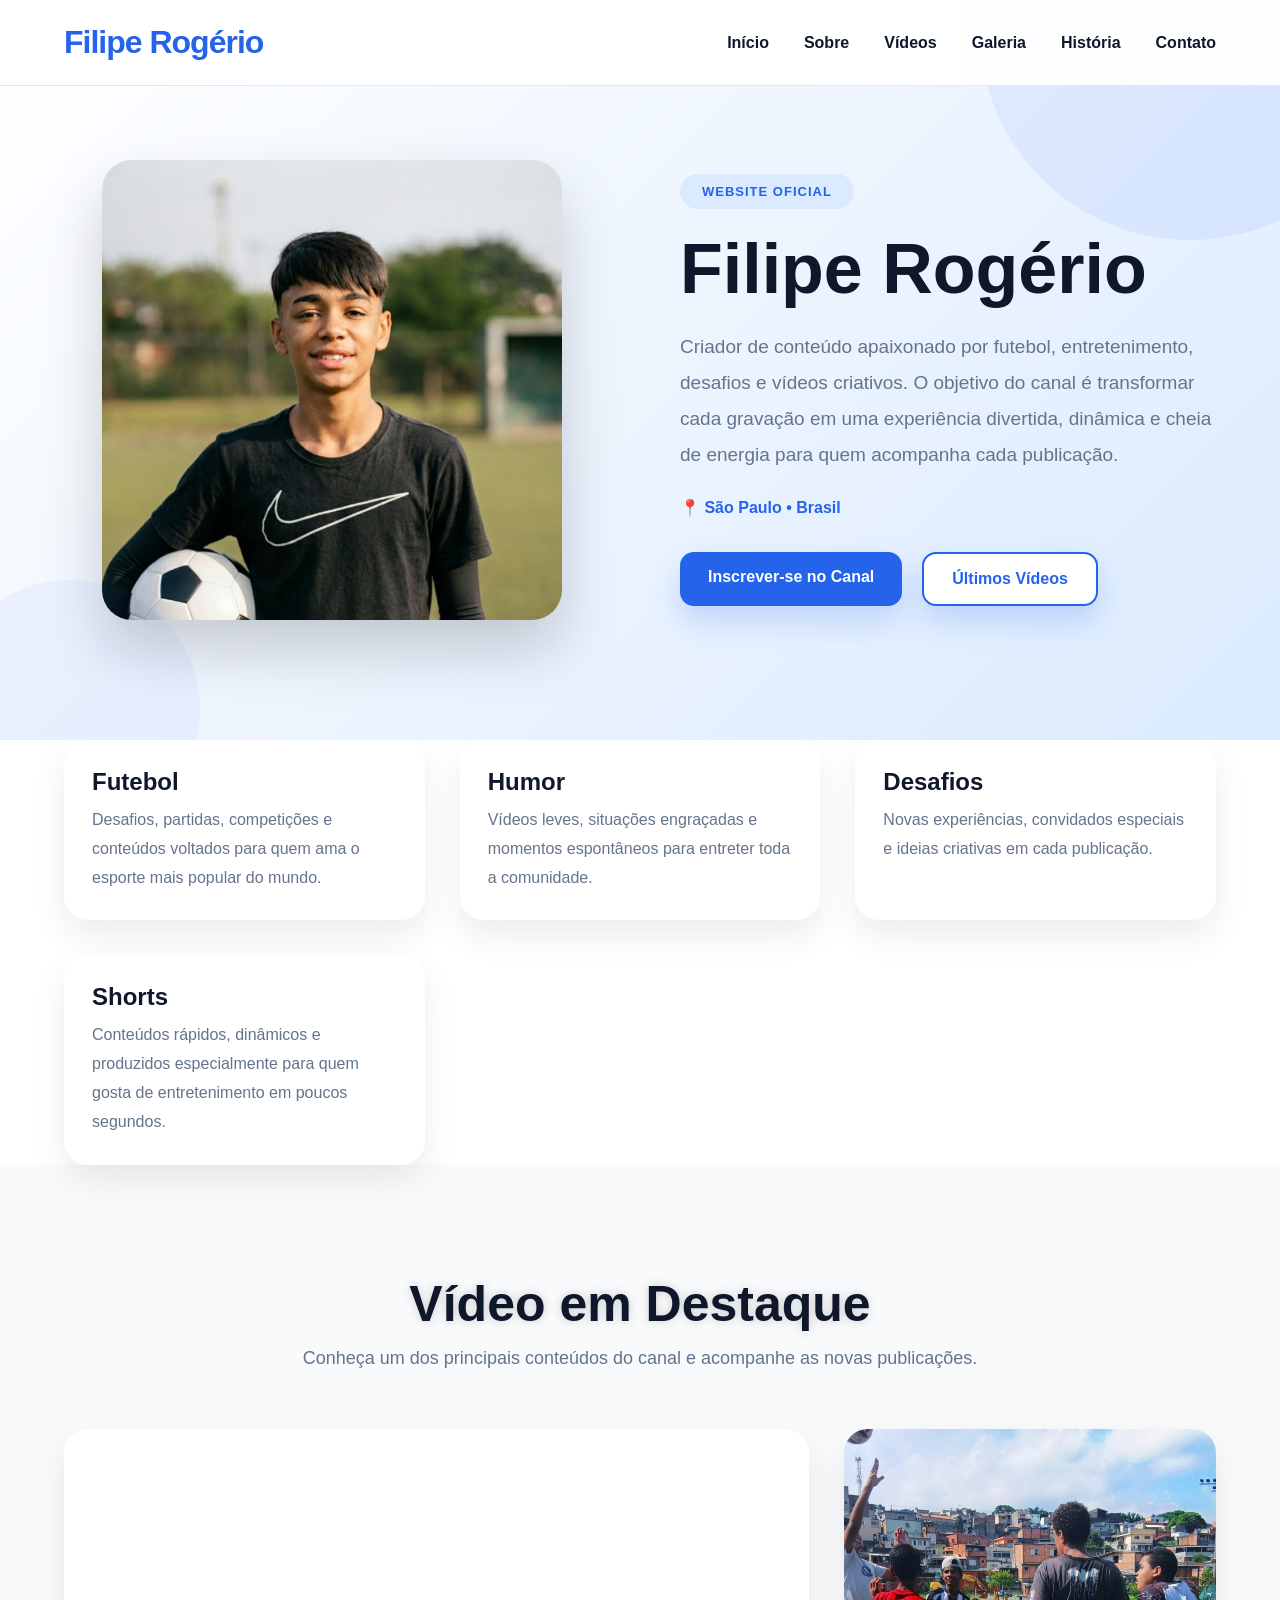
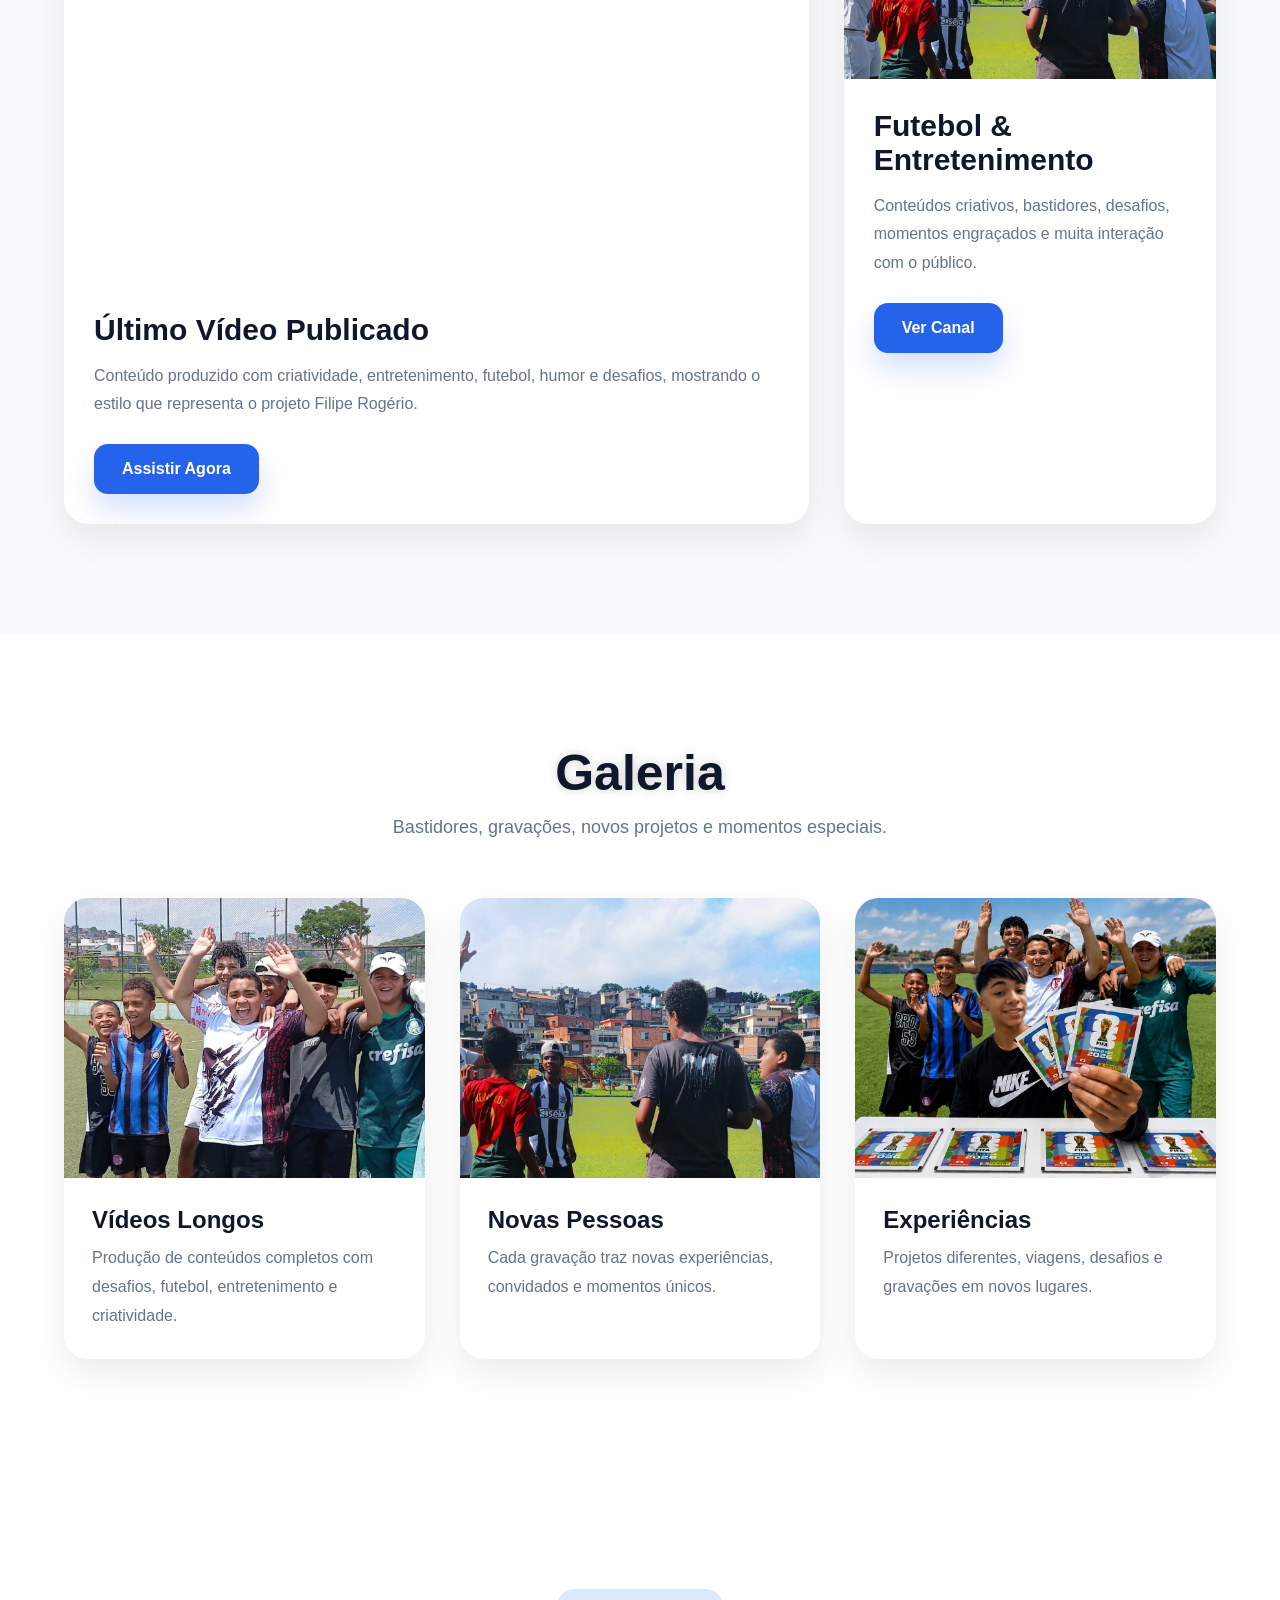
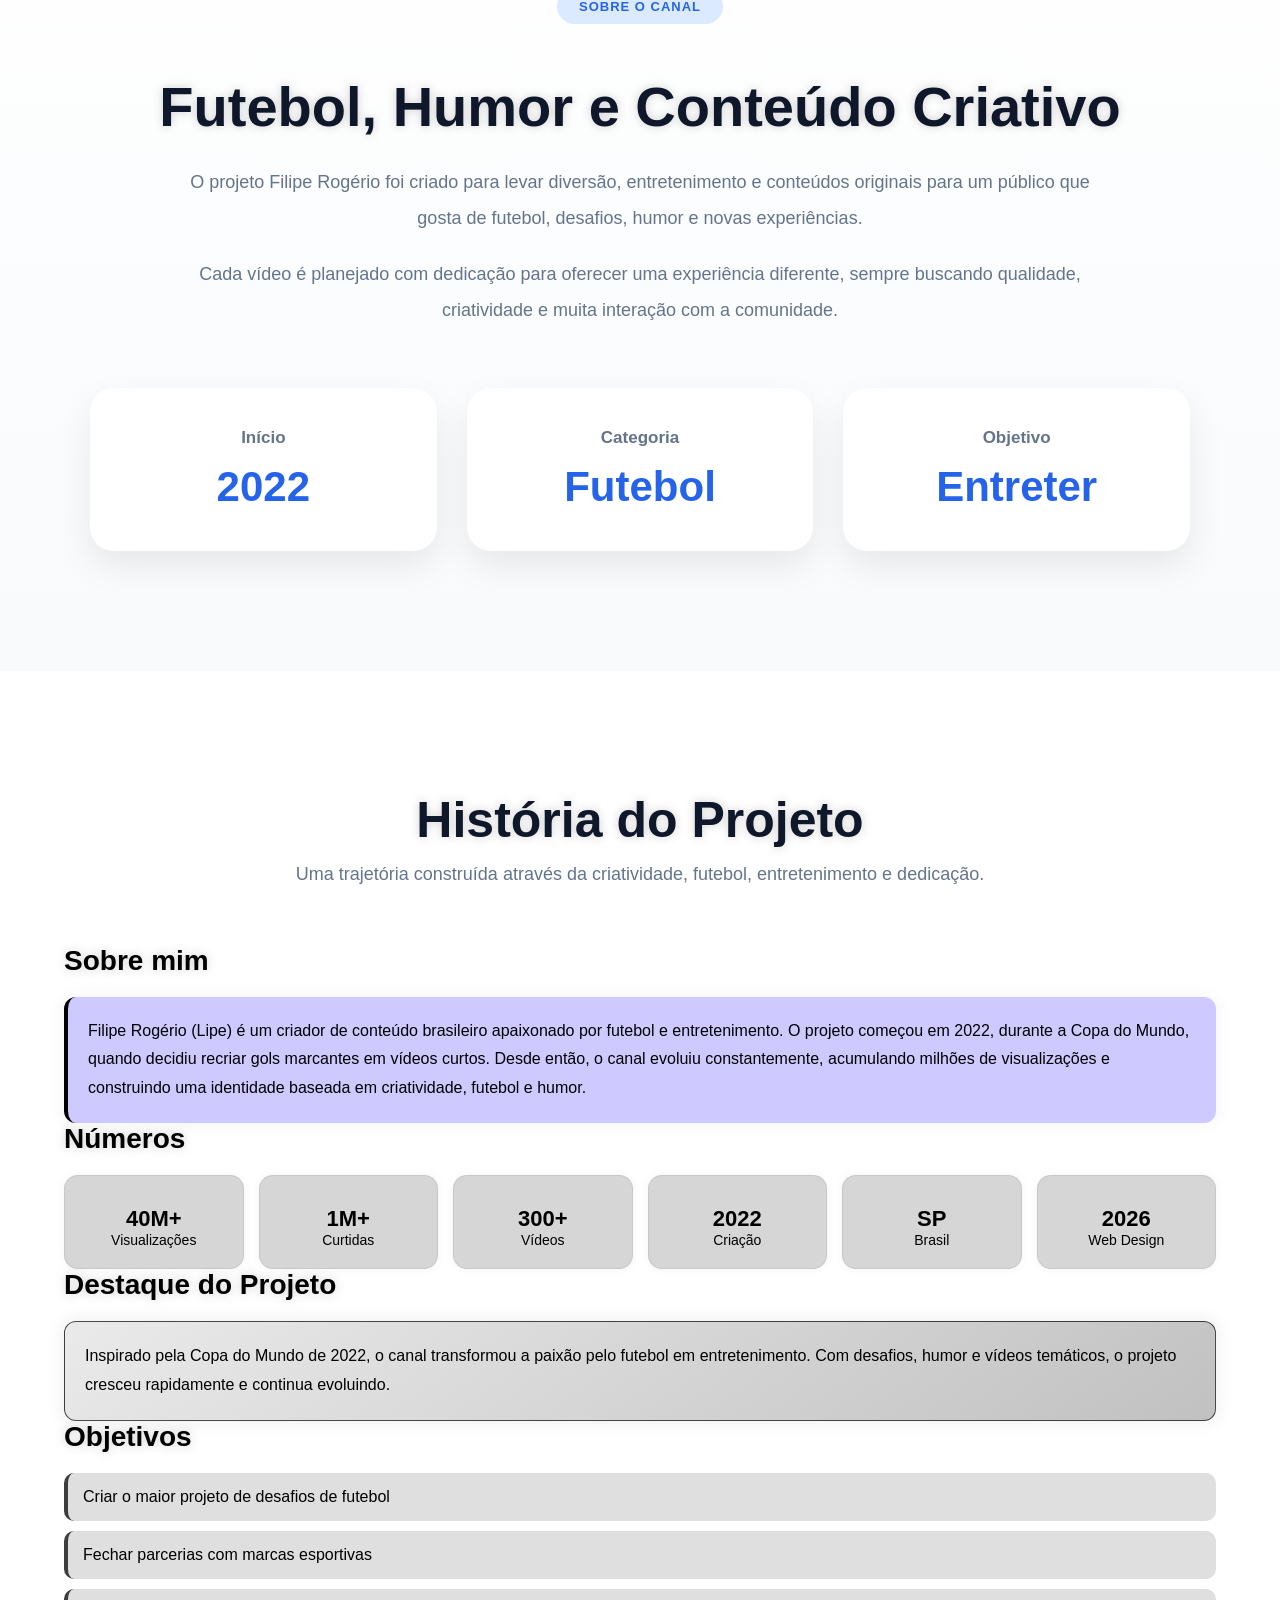
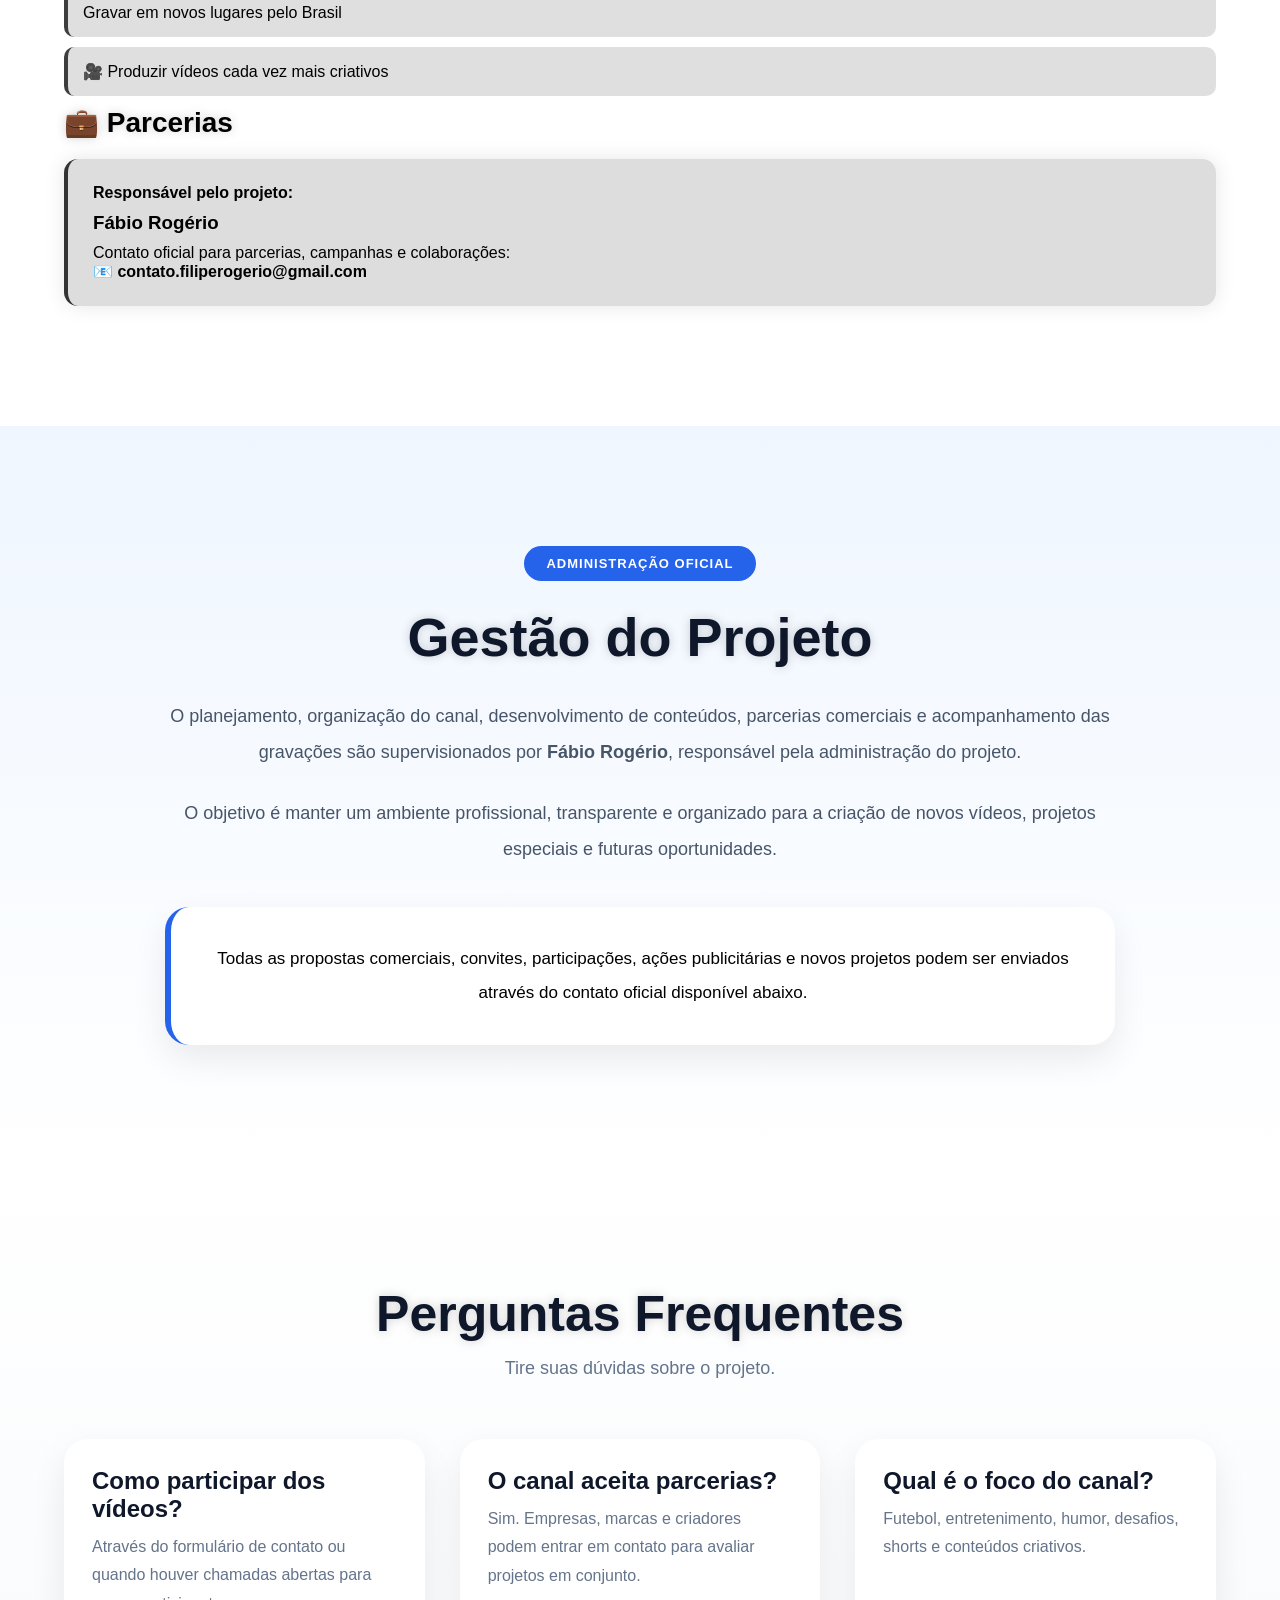
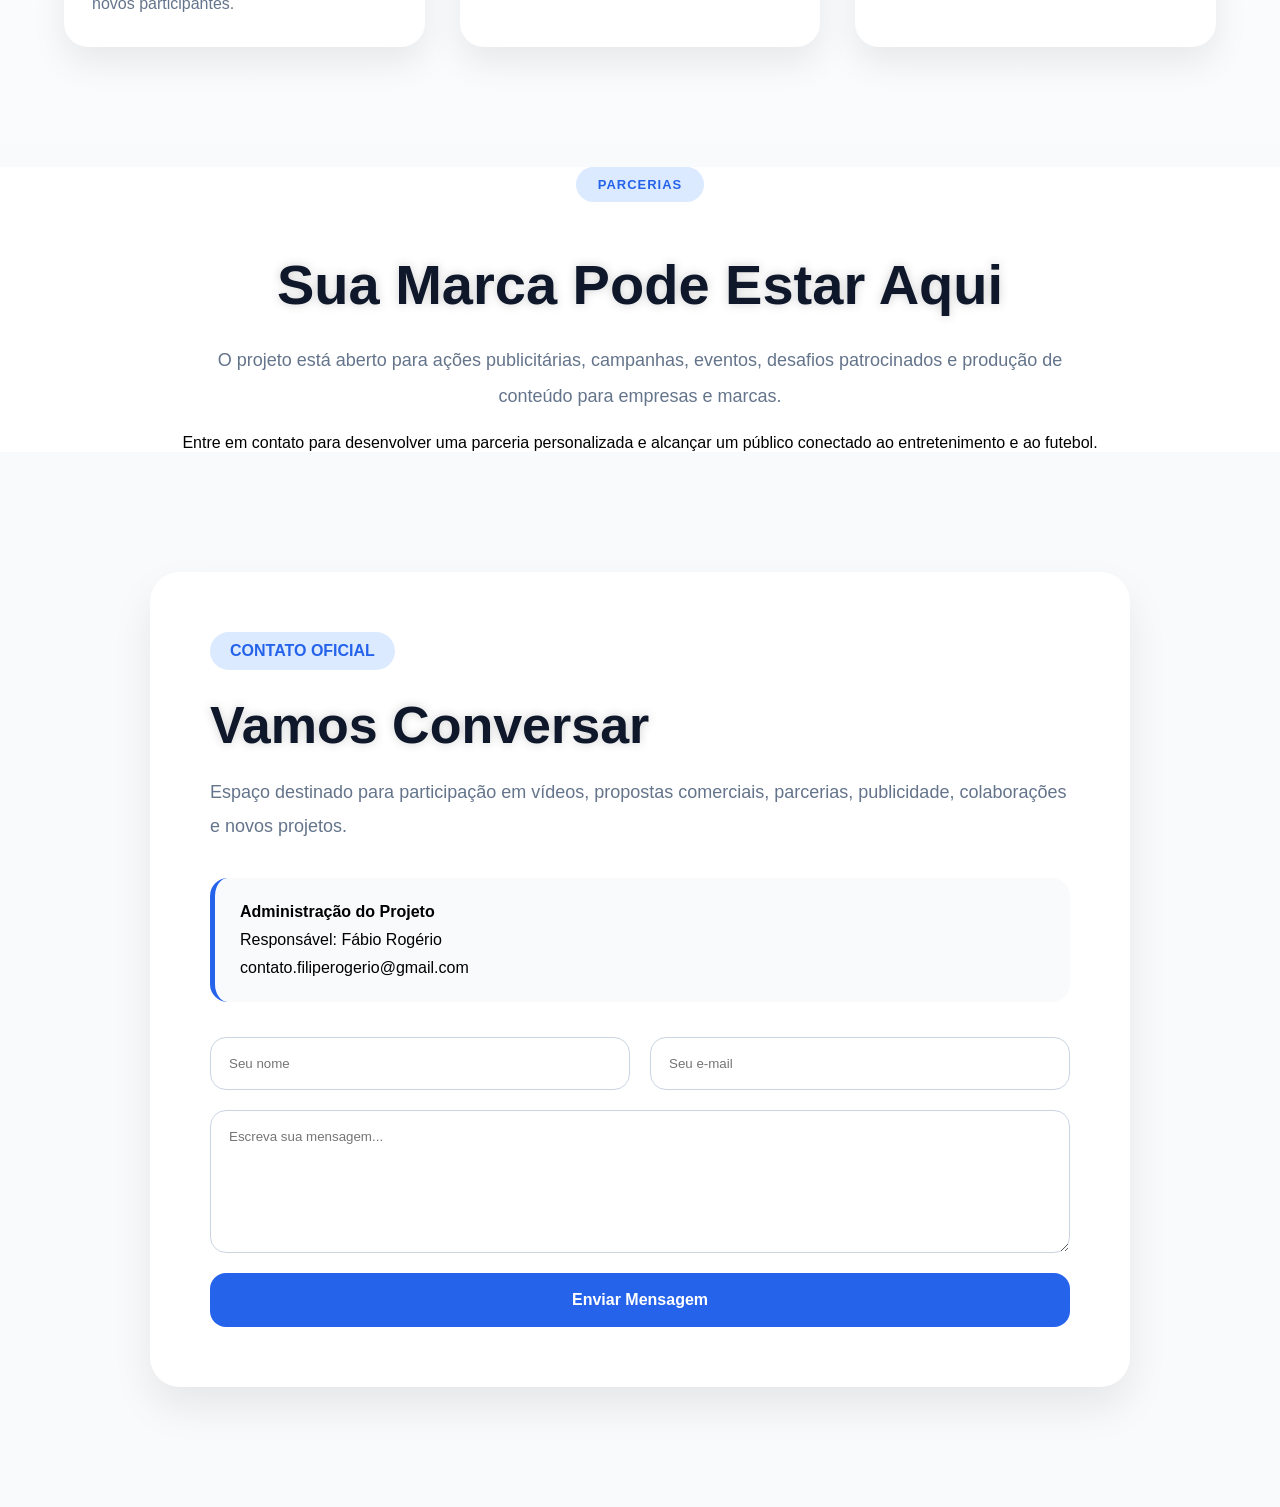
==== index.html @ bc93f902 "Add files via upload" ====
<!DOCTYPE html>
<html lang="pt-BR">

<head>

<meta charset="UTF-8">
<meta name="viewport" content="width=device-width, initial-scale=1.0">

<title>Filipe Rogério | Canal de Futebol e Humor no YouTube</title>

<meta name="description" content="Website oficial de Filipe Rogério. Conteúdos de futebol, humor, desafios, shorts e entretenimento para toda a comunidade.">

<meta name="keywords" content="Filipe Rogério, futebol, humor, desafios, youtuber, shorts, entretenimento">

<meta name="author" content="Filipe Rogério">

<meta property="og:title" content="Filipe Rogério | Website Oficial">
<meta property="og:description" content="Conheça o canal, vídeos, galeria, história, projetos e contato oficial.">
<meta property="og:image" content="foto-1.jpg">

<link rel="icon" href="filipe-hero.png">

<link rel="stylesheet" href="style.css">

</head>

<body>

<!-- ========================= -->
<!-- NAVBAR -->
<!-- ========================= -->

<header class="navbar">

<div class="container nav-container">

<div class="logo">

Filipe Rogério

</div>

<nav>

<a href="#inicio">Início</a>

<a href="#sobre">Sobre</a>

<a href="#videos">Vídeos</a>

<a href="#galeria">Galeria</a>

<a href="#timeline">História</a>

<a href="#contato">Contato</a>

</nav>

</div>

</header>

<!-- ========================= -->
<!-- HERO -->
<!-- ========================= -->

<section class="hero-section" id="inicio">

<div class="container hero-grid">

<div class="hero-avatar-area">

<img
src="foto-1.jpg"
alt="Filipe Rogério"
class="profile-avatar-big">

</div>

<div class="hero-text-area">

<span class="badge">

WEBSITE OFICIAL

</span>

<h1>

Filipe Rogério

</h1>

<p class="bio">

Criador de conteúdo apaixonado por futebol, entretenimento,
desafios e vídeos criativos. O objetivo do canal é transformar
cada gravação em uma experiência divertida, dinâmica e cheia de
energia para quem acompanha cada publicação.

</p>

<p class="location">

📍 São Paulo • Brasil

</p>

<div class="hero-buttons">

<a
href="https://www.youtube.com/@filipeerogerio?si=nUx3GmrI3USBOVb7"
target="_blank"
class="btn">

Inscrever-se no Canal

</a>

<a
href="#videos"
class="btn btn-secondary">

Últimos Vídeos

</a>

</div>

</div>

</div>

</section>

<!-- ========================= -->
<!-- CARDS DE DESTAQUE -->
<!-- ========================= -->

<section class="highlights-section">

<div class="container">

<div class="gallery-grid">

<div class="gallery-card">

<div class="gallery-info">

<h4> Futebol</h4>

<p>

Desafios, partidas, competições e conteúdos voltados para quem
ama o esporte mais popular do mundo.

</p>

</div>

</div>

<div class="gallery-card">

<div class="gallery-info">

<h4> Humor</h4>

<p>

Vídeos leves, situações engraçadas e momentos espontâneos para
entreter toda a comunidade.

</p>

</div>

</div>

<div class="gallery-card">

<div class="gallery-info">

<h4> Desafios</h4>

<p>

Novas experiências, convidados especiais e ideias criativas em
cada publicação.

</p>

</div>

</div>

<div class="gallery-card">

<div class="gallery-info">

<h4> Shorts</h4>

<p>

Conteúdos rápidos, dinâmicos e produzidos especialmente para quem
gosta de entretenimento em poucos segundos.

</p>

</div>

</div>

</div>

</div>

</section>

<!-- ========================= -->
<!-- VÍDEO DE APRESENTAÇÃO -->
<!-- ========================= -->

<section class="videos-section" id="videos">

<div class="container">

<h2 class="section-title">

Vídeo em Destaque

</h2>

<p class="section-subtitle">

Conheça um dos principais conteúdos do canal e acompanhe as novas
publicações.

</p>

<div class="videos-grid">

<div class="video-card principal">

<div class="video-container">

<iframe

src="https://www.youtube.com/embed/5klxv4swOf4"

title="Vídeo Principal"

allowfullscreen>

</iframe>

</div>

<div class="video-content">

<h3>

Último Vídeo Publicado

</h3>

<p>

Conteúdo produzido com criatividade, entretenimento, futebol,
humor e desafios, mostrando o estilo que representa o projeto
Filipe Rogério.

</p>

<a

href="https://www.youtube.com/watch?v=5klxv4swOf4"

target="_blank"

class="btn">

Assistir Agora

</a>

</div>

</div>
            <!-- VÍDEO SECUNDÁRIO -->

            <div class="video-card">

                <div class="thumb-container">

                    <img
                    src="foto-3.jpg"
                    alt="Canal Filipe Rogério"
                    class="video-thumb">

                </div>

                <div class="video-content">

                    <h3>

                        Futebol & Entretenimento

                    </h3>

                    <p>

                        Conteúdos criativos, bastidores, desafios,
                        momentos engraçados e muita interação com o público.

                    </p>

                    <a
                    href="https://www.youtube.com/@filipeerogerio?si=nUx3GmrI3USBOVb7"
                    target="_blank"
                    class="btn">

                        Ver Canal

                    </a>

                </div>

            </div>

        </div>

    </div>

</section>

<!-- ========================= -->
<!-- GALERIA -->
<!-- ========================= -->

<section class="gallery-section" id="galeria">

    <div class="container">

        <h2 class="section-title">

            Galeria

        </h2>

        <p class="section-subtitle">

            Bastidores, gravações, novos projetos e momentos especiais.

        </p>

        <div class="gallery-grid">

            <div class="gallery-card">

                <img
                src="foto-2.jpg"
                alt="Vídeos"
                class="gallery-img">

                <div class="gallery-info">

                    <h4>

                        Vídeos Longos

                    </h4>

                    <p>

                        Produção de conteúdos completos com desafios,
                        futebol, entretenimento e criatividade.

                    </p>

                </div>

            </div>

            <div class="gallery-card">

                <img
                src="foto-3.jpg"
                alt="Participantes"
                class="gallery-img">

                <div class="gallery-info">

                    <h4>

                        Novas Pessoas

                    </h4>

                    <p>

                        Cada gravação traz novas experiências,
                        convidados e momentos únicos.

                    </p>

                </div>

            </div>

            <div class="gallery-card">

                <img
                src="foto-4.jpg"
                alt="Experiências"
                class="gallery-img">

                <div class="gallery-info">

                    <h4>

                        Experiências

                    </h4>

                    <p>

                        Projetos diferentes, viagens, desafios e
                        gravações em novos lugares.

                    </p>

                </div>

            </div>

        </div>

    </div>

</section>

<!-- ========================= -->
<!-- SOBRE -->
<!-- ========================= -->


<section class="about-section" id="sobre">

    <div class="container about-container">

        <div class="about-text">

            <span class="badge">

                SOBRE O CANAL

            </span>

            <h2>

                Futebol, Humor e Conteúdo Criativo

            </h2>

            <p>

                O projeto Filipe Rogério foi criado para levar diversão,
                entretenimento e conteúdos originais para um público que
                gosta de futebol, desafios, humor e novas experiências.

            </p>

            <p>

                Cada vídeo é planejado com dedicação para oferecer uma
                experiência diferente, sempre buscando qualidade,
                criatividade e muita interação com a comunidade.

            </p>

            <div class="about-numbers">

                <div class="number-card">

                    <h3>

                        Início

                    </h3>

                    <span>

                        2022

                    </span>

                </div>

                <div class="number-card">

                    <h3>

                        Categoria

                    </h3>

                    <span>

                        Futebol

                    </span>

                </div>

                <div class="number-card">

                    <h3>

                        Objetivo

                    </h3>

                    <span>

                        Entreter

                    </span>

                </div>

            </div>

        </div>

    </div>

</section>
<!-- ========================= -->
<!-- TIMELINE -->
<!-- ========================= -->

<section class="timeline-section" id="timeline">

    <div class="container">

        <h2 class="section-title">

            História do Projeto

        </h2>

        <p class="section-subtitle">

            Uma trajetória construída através da criatividade,
            futebol, entretenimento e dedicação.

        </p>


  

<body>

<!-- SOBRE -->
<section class="sobre">
    <h2> Sobre mim</h2>
    <p>
        Filipe Rogério (Lipe) é um criador de conteúdo brasileiro apaixonado por futebol e entretenimento.
        O projeto começou em 2022, durante a Copa do Mundo, quando decidiu recriar gols marcantes em vídeos curtos.
        Desde então, o canal evoluiu constantemente, acumulando milhões de visualizações e construindo uma identidade
        baseada em criatividade, futebol e humor.
    </p>
</section>

<!-- NÚMEROS -->
<section class="numeros">
    <h2> Números</h2>
    <div class="grid-numeros">

        <div class="box"><h3>40M+</h3><p>Visualizações</p></div>
        <div class="box"><h3>1M+</h3><p>Curtidas</p></div>
        <div class="box"><h3>300+</h3><p>Vídeos</p></div>
        <div class="box"><h3>2022</h3><p>Criação</p></div>
        <div class="box"><h3>SP</h3><p>Brasil</p></div>
        <div class="box"><h3>2026</h3><p>Web Design</p></div>

    </div>
</section>

<!-- DESTAQUE -->
<section class="destaque">
    <h2> Destaque do Projeto</h2>
    <p>
        Inspirado pela Copa do Mundo de 2022, o canal transformou a paixão pelo futebol em entretenimento.
        Com desafios, humor e vídeos temáticos, o projeto cresceu rapidamente e continua evoluindo.
    </p>
</section>

<!-- OBJETIVOS -->
<section class="objetivos">
    <h2>Objetivos</h2>
    <ul>
        <li> Criar o maior projeto de desafios de futebol</li>
        <li> Fechar parcerias com marcas esportivas</li>
        <li> Gravar em novos lugares pelo Brasil</li>
        <li>🎥 Produzir vídeos cada vez mais criativos</li>
    </ul>
</section>

<!-- PARCERIAS -->
<section class="parcerias">
    <h2>💼 Parcerias</h2>

    <div class="parceria-box">
        <p><strong>Responsável pelo projeto:</strong></p>
        <h3>Fábio Rogério</h3>
        <p>Contato oficial para parcerias, campanhas e colaborações:</p>
        <p class="email">📧 contato.filiperogerio@gmail.com</p>
    </div>
</section>

</body>
</html>


<!-- ========================= -->
<!-- PARTICIPE DOS VÍDEOS -->
<!-- ========================= -->


</section>
<!-- ========================= -->
<!-- ADMINISTRAÇÃO -->
<!-- ========================= -->

<section class="responsavel-section">

    <div class="container responsavel-container">

        <span class="responsavel-badge">

            ADMINISTRAÇÃO OFICIAL

        </span>

        <h2>

            Gestão do Projeto

        </h2>

        <p class="responsavel-text">

            O planejamento, organização do canal, desenvolvimento de
            conteúdos, parcerias comerciais e acompanhamento das
            gravações são supervisionados por
            <strong>Fábio Rogério</strong>,
            responsável pela administração do projeto.

        </p>

        <p class="responsavel-text">

            O objetivo é manter um ambiente profissional,
            transparente e organizado para a criação de novos vídeos,
            projetos especiais e futuras oportunidades.

        </p>

        <div class="responsavel-highlight">

            Todas as propostas comerciais, convites, participações,
            ações publicitárias e novos projetos podem ser enviados
            através do contato oficial disponível abaixo.

        </div>

    </div>

</section>

<!-- ========================= -->
<!-- FAQ -->
<!-- ========================= -->

<section class="about-section">

    <div class="container">

        <h2 class="section-title">

            Perguntas Frequentes

        </h2>

        <p class="section-subtitle">

            Tire suas dúvidas sobre o projeto.

        </p>

        <div class="gallery-grid">

            <div class="gallery-card">

                <div class="gallery-info">

                    <h4>

                        Como participar dos vídeos?

                    </h4>

                    <p>

                        Através do formulário de contato ou quando
                        houver chamadas abertas para novos participantes.

                    </p>

                </div>

            </div>

            <div class="gallery-card">

                <div class="gallery-info">

                    <h4>

                        O canal aceita parcerias?

                    </h4>

                    <p>

                        Sim. Empresas, marcas e criadores podem entrar
                        em contato para avaliar projetos em conjunto.

                    </p>

                </div>

            </div>

            <div class="gallery-card">

                <div class="gallery-info">

                    <h4>

                        Qual é o foco do canal?

                    </h4>

                    <p>

                        Futebol, entretenimento, humor, desafios,
                        shorts e conteúdos criativos.

                    </p>

                </div>

            </div>

        </div>

    </div>

</section>

<!-- ========================= -->
<!-- PARCERIAS -->
<!-- ========================= -->

<section class="invite-section">

    <div class="container">

        <div class="about-text">

            <span class="badge">

                PARCERIAS

            </span>

            <h2>

                Sua Marca Pode Estar Aqui

            </h2>

            <p>

                O projeto está aberto para ações publicitárias,
                campanhas, eventos, desafios patrocinados e produção de
                conteúdo para empresas e marcas.

            </p>

            <div class="invite-highlight">

                Entre em contato para desenvolver uma parceria
                personalizada e alcançar um público conectado ao
                entretenimento e ao futebol.

            </div>

        </div>

    </div>

</section>

<!-- ========================= -->
<!-- CONTATO -->
<!-- ========================= -->



<section class="community-section" id="contato">

    <div class="container">

        <div class="contact-modern-card">

            <span class="contact-badge">

                CONTATO OFICIAL

            </span>

            <h2>

                Vamos Conversar

            </h2>

            <p class="contact-description">

                Espaço destinado para participação em vídeos,
                propostas comerciais, parcerias, publicidade,
                colaborações e novos projetos.

            </p>

            <div class="contact-info-box">

                <strong>Administração do Projeto</strong>

                <span>Responsável: Fábio Rogério</span>

                <span>contato.filiperogerio@gmail.com</span>

            </div>

            <!-- FORMULÁRIO FORMSPREE (ATUALIZADO) -->
            <form
                class="contact-form modern-form"
                action="https://formspree.io/f/mrewegle"
                method="POST"
            >

                <div class="input-group">

                    <input
                        type="text"
                        name="name"
                        placeholder="Seu nome"
                        required
                    >

                    <input
                        type="email"
                        name="email"
                        placeholder="Seu e-mail"
                        required
                    >

                </div>

                <textarea
                    name="message"
                    rows="7"
                    placeholder="Escreva sua mensagem..."
                    required
                ></textarea>
                

                <button
                    class="btn-submit"
                    type="submit"
                >
                    Enviar Mensagem
                </button>

            </form>

        </div>

    </div>

</section>
        </div>

    </div>

</section>
---- style.css ----
/* ================================================= */
/* FILIPE ROGÉRIO | WEBSITE OFICIAL PREMIUM          */
/* ================================================= */

:root{
    --primary:#2563eb;
    --primary-hover:#1d4ed8;
    --dark:#0f172a;
    --text:#334155;
    --light:#f8fafc;
    --white:#ffffff;
    --border:#e2e8f0;
    --gray:#64748b;
    --shadow:0 15px 35px rgba(0,0,0,.08);
}

*{
    margin:0;
    padding:0;
    box-sizing:border-box;
    scroll-behavior:smooth;
}

body{
    font-family:Arial,Helvetica,sans-serif;
    background:#f1f5f9;
    color:var(--text);
    overflow-x:hidden;
}

.container{
    width:90%;
    max-width:1200px;
    margin:auto;
}

a{
    text-decoration:none;
}

img{
    display:block;
    max-width:100%;
}

/* ========================= */
/* NAVBAR */
/* ========================= */

.navbar{
    position:fixed;
    top:0;
    left:0;
    width:100%;
    backdrop-filter:blur(16px);
    background:rgba(255,255,255,.92);
    border-bottom:1px solid var(--border);
    z-index:9999;
    transition:.4s;
}

.nav-container{
    height:85px;
    display:flex;
    justify-content:space-between;
    align-items:center;
}

.logo{
    font-size:32px;
    font-weight:900;
    color:var(--primary);
    letter-spacing:-1px;
}

nav{
    display:flex;
    gap:35px;
}

nav a{
    color:var(--dark);
    font-weight:700;
    position:relative;
    transition:.3s;
}

nav a::after{
    content:"";
    position:absolute;
    left:0;
    bottom:-8px;
    width:0%;
    height:2px;
    background:var(--primary);
    transition:.3s;
}

nav a:hover{
    color:var(--primary);
}

nav a:hover::after{
    width:100%;
}

nav a.active{
    color:var(--primary);
}

/* ========================= */
/* HERO */
/* ========================= */

.hero-section{
    padding-top:160px;
    padding-bottom:120px;
    background:linear-gradient(135deg,#ffffff,#dbeafe);
    position:relative;
    overflow:hidden;
}

.hero-section::before{
    content:"";
    position:absolute;
    width:420px;
    height:420px;
    background:rgba(37,99,235,.08);
    border-radius:50%;
    top:-180px;
    right:-120px;
}

.hero-section::after{
    content:"";
    position:absolute;
    width:260px;
    height:260px;
    background:rgba(37,99,235,.05);
    border-radius:50%;
    bottom:-100px;
    left:-60px;
}

.hero-grid{
    display:grid;
    grid-template-columns:1fr 1fr;
    gap:80px;
    align-items:center;
}

.profile-avatar-big{
    width:100%;
    max-width:460px;
    height:460px;
    object-fit:cover;
    border-radius:30px;
    margin:auto;
    box-shadow:0 30px 60px rgba(0,0,0,.18);
    transition:.4s;
}

.profile-avatar-big:hover{
    transform:translateY(-8px);
}

.badge{
    display:inline-block;
    background:#dbeafe;
    color:var(--primary);
    padding:10px 22px;
    border-radius:100px;
    font-size:13px;
    font-weight:800;
    letter-spacing:1px;
    margin-bottom:25px;
}

.hero-text-area h1{
    font-size:70px;
    color:var(--dark);
    line-height:1;
    margin-bottom:25px;
}

.bio{
    font-size:19px;
    line-height:1.9;
    color:var(--gray);
    margin-bottom:25px;
}

.location{
    color:var(--primary);
    font-weight:800;
    margin-bottom:35px;
}

.hero-buttons{
    display:flex;
    gap:20px;
    flex-wrap:wrap;
}

.btn{
    display:inline-block;
    background:var(--primary);
    color:#fff;
    padding:16px 28px;
    border-radius:14px;
    font-weight:800;
    transition:.3s;
    box-shadow:0 15px 30px rgba(37,99,235,.20);
}

.btn:hover{
    background:var(--primary-hover);
    transform:translateY(-4px);
}

.btn-secondary{
    background:#fff;
    color:var(--primary);
    border:2px solid var(--primary);
}

.btn-secondary:hover{
    background:var(--primary);
    color:#fff;
}

/* ========================= */
/* TITULOS */
/* ========================= */

.section-title{
    text-align:center;
    font-size:50px;
    font-weight:900;
    color:var(--dark);
    margin-bottom:15px;
}

.section-subtitle{
    text-align:center;
    color:var(--gray);
    font-size:18px;
    margin-bottom:60px;
}

/* ========================= */
/* VÍDEOS */
/* ========================= */

.videos-section{
    padding:110px 0;
    background:#f8fafc;
}

.videos-grid{
    display:grid;
    grid-template-columns:2fr 1fr;
    gap:35px;
}

.video-card{
    background:#fff;
    border-radius:24px;
    overflow:hidden;
    box-shadow:var(--shadow);
    transition:.4s;
}

.video-card:hover{
    transform:translateY(-10px);
    box-shadow:0 30px 60px rgba(0,0,0,.12);
}

.video-container iframe{
    width:100%;
    height:450px;
    border:none;
}

.thumb-container{
    height:250px;
    overflow:hidden;
}

.video-thumb{
    width:100%;
    height:100%;
    object-fit:cover;
    transition:.5s;
}

.video-card:hover .video-thumb{
    transform:scale(1.08);
}

.video-content{
    padding:30px;
}

.video-content h3{
    font-size:30px;
    color:var(--dark);
    margin-bottom:15px;
}

.video-content p{
    color:var(--gray);
    line-height:1.8;
    margin-bottom:25px;
}
/* ================================================= */
/* GALERIA PREMIUM                                   */
/* ================================================= */

.gallery-section{
    padding:110px 0;
    background:#ffffff;
}

.gallery-grid{
    display:grid;
    grid-template-columns:repeat(auto-fit,minmax(300px,1fr));
    gap:35px;
}

.gallery-card{
    background:#fff;
    border-radius:24px;
    overflow:hidden;
    box-shadow:var(--shadow);
    transition:.4s;
}

.gallery-card:hover{
    transform:translateY(-10px);
    box-shadow:0 30px 60px rgba(0,0,0,.12);
}

.gallery-img{
    width:100%;
    height:280px;
    object-fit:cover;
    transition:.5s;
}

.gallery-card:hover .gallery-img{
    transform:scale(1.08);
}

.gallery-info{
    padding:28px;
}

.gallery-info h4{
    font-size:24px;
    color:var(--dark);
    margin-bottom:10px;
}

.gallery-info p{
    color:var(--gray);
    line-height:1.8;
}

/* ================================================= */
/* SOBRE                                             */
/* ================================================= */

.about-section{
    padding:120px 0;
    background:linear-gradient(to bottom,#ffffff,#f8fafc);
}

.about-container{
    max-width:1100px;
    margin:auto;
}

.about-text{
    text-align:center;
}

.about-text h2{
    font-size:56px;
    color:var(--dark);
    margin:25px 0;
    font-weight:900;
}

.about-text p{
    max-width:900px;
    margin:20px auto;
    font-size:18px;
    line-height:2;
    color:var(--gray);
}

.about-numbers{
    margin-top:60px;
    display:grid;
    grid-template-columns:repeat(3,1fr);
    gap:30px;
}

.number-card{
    background:#fff;
    padding:40px;
    border-radius:24px;
    box-shadow:0 15px 35px rgba(0,0,0,.08);
    transition:.4s;
}

.number-card:hover{
    transform:translateY(-8px);
}

.number-card h3{
    color:var(--gray);
    margin-bottom:15px;
    font-size:17px;
}

.number-card span{
    font-size:42px;
    color:var(--primary);
    font-weight:900;
}

/* ================================================= */
/* TIMELINE                                          */
/* ================================================= */

.timeline-section{
    padding:120px 0;
    background:#ffffff;
}

.timeline{
    max-width:900px;
    margin:60px auto 0;
    position:relative;
}

.timeline::before{
    content:"";
    position:absolute;
    left:50%;
    transform:translateX(-50%);
    width:4px;
    height:100%;
    background:#dbeafe;
}

.timeline-item{
    width:50%;
    padding:25px 40px;
    position:relative;
}

.timeline-item:nth-child(odd){
    left:0;
    text-align:right;
}

.timeline-item:nth-child(even){
    left:50%;
}

.timeline-content{
    background:#fff;
    padding:25px;
    border-radius:20px;
    box-shadow:0 15px 35px rgba(0,0,0,.08);
    transition:.3s;
}

.timeline-content:hover{
    transform:translateY(-5px);
}

.timeline-year{
    font-size:30px;
    font-weight:900;
    color:var(--primary);
    margin-bottom:10px;
}

.timeline-content h3{
    font-size:24px;
    margin-bottom:10px;
    color:var(--dark);
}

.timeline-content p{
    color:var(--gray);
    line-height:1.8;
}

/* ================================================= */
/* CONQUISTAS                                        */
/* ================================================= */

.achievement-section{
    padding:120px 0;
    background:#eff6ff;
}

.achievement-grid{
    display:grid;
    grid-template-columns:repeat(auto-fit,minmax(250px,1fr));
    gap:30px;
}

.achievement-card{
    background:#ffffff;
    padding:35px;
    border-radius:22px;
    text-align:center;
    box-shadow:0 15px 35px rgba(0,0,0,.08);
    transition:.3s;
}

.achievement-card:hover{
    transform:translateY(-8px);
}

.achievement-card h2{
    font-size:48px;
    color:var(--primary);
    margin-bottom:15px;
}

.achievement-card span{
    color:var(--gray);
    font-weight:700;
}
/* ================================================= */
/* FAQ                                               */
/* ================================================= */

.faq-section{
    padding:120px 0;
    background:#f8fafc;
}

.faq-item{
    background:#ffffff;
    margin-bottom:20px;
    border-radius:20px;
    overflow:hidden;
    box-shadow:0 10px 25px rgba(0,0,0,.06);
    transition:.3s;
}

.faq-item:hover{
    transform:translateY(-3px);
}

.faq-question{
    padding:24px 30px;
    font-size:19px;
    font-weight:800;
    color:#0f172a;
    cursor:pointer;
    display:flex;
    justify-content:space-between;
    align-items:center;
}

.faq-answer{
    max-height:0;
    overflow:hidden;
    transition:.4s;
    padding:0 30px;
    color:#64748b;
    line-height:1.9;
}

.faq-item.active .faq-answer{
    max-height:300px;
    padding:0 30px 25px;
}

/* ================================================= */
/* MEDIA KIT                                         */
/* ================================================= */

.media-section{
    padding:120px 0;
    background:#ffffff;
}

.media-grid{
    display:grid;
    grid-template-columns:repeat(auto-fit,minmax(280px,1fr));
    gap:30px;
}

.media-card{
    background:#ffffff;
    border-radius:24px;
    padding:40px;
    text-align:center;
    box-shadow:0 15px 35px rgba(0,0,0,.08);
    transition:.3s;
}

.media-card:hover{
    transform:translateY(-8px);
}

.media-card h3{
    font-size:26px;
    color:#0f172a;
    margin-bottom:15px;
}

.media-card p{
    color:#64748b;
    line-height:1.8;
}

/* ================================================= */
/* RESPONSÁVEL                                       */
/* ================================================= */

.responsavel-section{
    padding:120px 0;
    background:linear-gradient(180deg,#eff6ff,#ffffff);
}

.responsavel-container{
    max-width:950px;
    margin:auto;
    text-align:center;
}

.responsavel-badge{
    display:inline-block;
    padding:10px 22px;
    background:#2563eb;
    color:#ffffff;
    border-radius:999px;
    font-size:13px;
    font-weight:800;
    letter-spacing:1px;
    margin-bottom:25px;
}

.responsavel-container h2{
    font-size:54px;
    color:#0f172a;
    margin-bottom:30px;
}

.responsavel-text{
    font-size:18px;
    color:#475569;
    line-height:2;
    margin-bottom:25px;
}

.responsavel-highlight{
    margin-top:40px;
    background:#ffffff;
    padding:35px;
    border-radius:24px;
    border-left:6px solid #2563eb;
    box-shadow:0 15px 35px rgba(0,0,0,.08);
    font-size:17px;
    line-height:2;
    transition:.3s;
}

.responsavel-highlight:hover{
    transform:translateY(-5px);
}

/* ================================================= */
/* CONTATO                                           */
/* ================================================= */

.community-section{
    padding:120px 0;
    background:#f8fafc;
}

.contact-modern-card{
    max-width:980px;
    margin:auto;
    background:#ffffff;
    padding:60px;
    border-radius:30px;
    box-shadow:0 20px 40px rgba(0,0,0,.08);
}

.contact-badge{
    display:inline-block;
    padding:10px 20px;
    background:#dbeafe;
    color:#2563eb;
    border-radius:999px;
    font-weight:800;
    margin-bottom:25px;
}

.contact-modern-card h2{
    font-size:52px;
    color:#0f172a;
    margin-bottom:20px;
}

.contact-description{
    color:#64748b;
    line-height:1.9;
    font-size:18px;
    margin-bottom:35px;
}

.contact-info-box{
    background:#f8fafc;
    border-left:5px solid #2563eb;
    border-radius:18px;
    padding:25px;
    display:flex;
    flex-direction:column;
    gap:10px;
    margin-bottom:35px;
}

.modern-form{
    display:flex;
    flex-direction:column;
    gap:20px;
}

.input-group{
    display:grid;
    grid-template-columns:1fr 1fr;
    gap:20px;
}

.modern-form input,
.modern-form textarea{
    padding:18px;
    border-radius:16px;
    border:1px solid #cbd5e1;
    outline:none;
    transition:.3s;
}

.modern-form input:focus,
.modern-form textarea:focus{
    border-color:#2563eb;
    box-shadow:0 0 0 4px rgba(37,99,235,.10);
}

.btn-submit{
    background:#2563eb;
    color:#ffffff;
    border:none;
    padding:18px;
    border-radius:16px;
    font-size:16px;
    font-weight:800;
    cursor:pointer;
    transition:.3s;
}

.btn-submit:hover{
    background:#1d4ed8;
    transform:translateY(-3px);
}
/* ================================================= */
/* FOOTER PREMIUM                                    */
/* ================================================= */

.site-footer{

    background:#020617;

    color:#ffffff;

    padding:80px 20px;

    text-align:center;

}

.footer-content{

    max-width:900px;

    margin:auto;

}

.footer-content h3{

    font-size:38px;

    margin-bottom:12px;

    font-weight:900;

}

.footer-content p{

    color:#94a3b8;

    margin-bottom:35px;

    font-size:17px;

}

.footer-links{

    display:flex;

    justify-content:center;

    flex-wrap:wrap;

    gap:30px;

    margin-bottom:35px;

}

.footer-links a{

    color:#ffffff;

    font-weight:700;

    transition:.3s;

}

.footer-links a:hover{

    color:#60a5fa;

}

.footer-copy{

    color:#94a3b8;

    font-size:15px;

    line-height:2;

}

/* ================================================= */
/* ANIMAÇÕES                                         */
/* ================================================= */

@keyframes fadeUp{

    from{

        opacity:0;

        transform:translateY(60px);

    }

    to{

        opacity:1;

        transform:translateY(0);

    }

}

@keyframes zoomIn{

    from{

        opacity:0;

        transform:scale(.95);

    }

    to{

        opacity:1;

        transform:scale(1);

    }

}

.fade-up{

    animation:fadeUp .8s ease forwards;

}

.zoom{

    animation:zoomIn .6s ease forwards;

}

/* ================================================= */
/* BOTÃO VOLTAR AO TOPO                              */
/* ================================================= */

#topButton{

    position:fixed;

    bottom:25px;

    right:25px;

    width:58px;

    height:58px;

    border:none;

    border-radius:50%;

    background:#2563eb;

    color:#ffffff;

    font-size:22px;

    cursor:pointer;

    display:flex;

    justify-content:center;

    align-items:center;

    box-shadow:0 15px 35px rgba(37,99,235,.35);

    transition:.3s;

    z-index:999;

}

#topButton:hover{

    transform:translateY(-5px);

    background:#1d4ed8;

}

/* ================================================= */
/* SCROLLBAR                                         */
/* ================================================= */

::-webkit-scrollbar{

    width:10px;

}

::-webkit-scrollbar-track{

    background:#e2e8f0;

}

::-webkit-scrollbar-thumb{

    background:#2563eb;

    border-radius:100px;

}

::-webkit-scrollbar-thumb:hover{

    background:#1d4ed8;

}

::selection{

    background:#2563eb;

    color:#ffffff;

}

/* ================================================= */
/* EFEITOS GERAIS                                    */
/* ================================================= */

.video-card,

.gallery-card,

.number-card,

.media-card,

.achievement-card,

.contact-modern-card{

    transition:.4s;

}

.video-card:hover,

.gallery-card:hover,

.number-card:hover,

.media-card:hover,

.achievement-card:hover{

    box-shadow:0 30px 60px rgba(0,0,0,.12);

}
/* ================================================= */
/* RESPONSIVIDADE TABLET                             */
/* ================================================= */

@media (max-width:992px){

    .hero-grid{
        grid-template-columns:1fr;
        text-align:center;
        gap:50px;
    }

    .videos-grid{
        grid-template-columns:1fr;
    }

    .gallery-grid{
        grid-template-columns:repeat(2,1fr);
    }

    .about-numbers{
        grid-template-columns:1fr;
    }

    .achievement-grid{
        grid-template-columns:repeat(2,1fr);
    }

    .media-grid{
        grid-template-columns:repeat(2,1fr);
    }

    .timeline::before{
        left:20px;
    }

    .timeline-item{
        width:100%;
        left:0!important;
        text-align:left;
        padding:20px 20px 20px 60px;
    }

    .input-group{
        grid-template-columns:1fr;
    }

    .hero-text-area h1{
        font-size:56px;
    }

    .about-text h2,
    .contact-modern-card h2,
    .responsavel-container h2{
        font-size:44px;
    }

}

/* ================================================= */
/* RESPONSIVIDADE CELULAR                            */
/* ================================================= */

@media (max-width:768px){

    body{
        overflow-x:hidden;
    }

    .navbar{
        position:relative;
    }

    .nav-container{
        flex-direction:column;
        justify-content:center;
        height:auto;
        padding:20px 0;
    }

    nav{
        flex-wrap:wrap;
        justify-content:center;
        gap:15px;
        margin-top:15px;
    }

    .hero-section{
        padding-top:80px;
        padding-bottom:80px;
    }

    .hero-grid{
        grid-template-columns:1fr;
        gap:40px;
    }

    .hero-text-area{
        text-align:center;
    }

    .hero-text-area h1{
        font-size:42px;
    }

    .bio{
        font-size:16px;
    }

    .profile-avatar-big{
        max-width:320px;
        height:320px;
    }

    .hero-buttons{
        justify-content:center;
    }

    .btn{
        width:100%;
        text-align:center;
    }

    .videos-grid{
        grid-template-columns:1fr;
    }

    .video-container iframe{
        height:240px;
    }

    .gallery-grid{
        grid-template-columns:1fr;
    }

    .gallery-img{
        height:220px;
    }

    .section-title{
        font-size:34px;
    }

    .section-subtitle{
        font-size:15px;
    }

    .about-text h2{
        font-size:34px;
    }

    .about-text p{
        font-size:16px;
    }

    .responsavel-container h2{
        font-size:34px;
    }

    .responsavel-text{
        font-size:16px;
    }

    .contact-modern-card{
        padding:28px;
        border-radius:22px;
    }

    .contact-modern-card h2{
        font-size:34px;
    }

    .contact-description{
        font-size:15px;
    }

    .input-group{
        grid-template-columns:1fr;
    }

    .modern-form input,
    .modern-form textarea{
        padding:16px;
        font-size:14px;
    }

    .btn-submit{
        width:100%;
    }

    .footer-links{
        flex-direction:column;
        gap:15px;
    }

    .footer-content h3{
        font-size:30px;
    }

    #topButton{
        width:50px;
        height:50px;
        font-size:20px;
        right:15px;
        bottom:15px;
    }

}

/* ================================================= */
/* TELAS GRANDES                                     */
/* ================================================= */

@media (min-width:1400px){

    .container{
        max-width:1350px;
    }

    .hero-text-area h1{
        font-size:82px;
    }

    .section-title{
        font-size:58px;
    }

}

/* ================================================= */
/* MODO ESCURO (caso seja ativado futuramente)       */
/* ================================================= */

body.dark{

    background:#ffffff;
    color:#000000;

}

body.dark .navbar,
body.dark .video-card,
body.dark .gallery-card,
body.dark .number-card,
body.dark .contact-modern-card,
body.dark .media-card,
body.dark .achievement-card{

    background:#ffffff;
    color:#ffffff;

}

body.dark .section-title,
body.dark h1,
body.dark h2,
body.dark h3,
body.dark h4{

    color:#ffffff;

}

body.dark p{

    color:#ffffff;

}

/* ================================================= */
/* FIM DO STYLE.CSS                                  */
/* WEBSITE OFICIAL FILIPE ROGÉRIO                    */
/* ================================================= */
* {
    margin: 0;
    padding: 0;
    box-sizing: border-box;
    font-family: Arial, sans-serif;
}

body {
    background: #ffffff;
    color: rgb(0, 0, 0);
}

/* ===== SEÇÕES ===== */


h2 {
    font-size: 28px;
    margin-bottom: 20px;
    color: #000000;
    text-shadow: 0 0 10px rgba(70, 70, 70, 0.25);
}

/* ===== SOBRE ===== */
.sobre p {
    background: #cecaff;
    padding: 20px;
    border-radius: 12px;
    border-left: 4px solid #000000;
    color: #000000;
    line-height: 1.8;
    box-shadow: 0 0 15px rgba(95, 95, 95, 0.08);
}

/* ===== NÚMEROS ===== */
.grid-numeros {
    display: grid;
    grid-template-columns: repeat(auto-fit, minmax(150px, 1fr));
    gap: 15px;
    margin-top: 20px;
}

.box {
    background: #d6d6d6;
    padding: 20px;
    border-radius: 14px;
    text-align: center;
    transition: 0.3s;
    border: 1px solid rgba(83, 83, 83, 0.1);
    box-shadow: 0 0 10px rgba(39, 39, 39, 0.05);
}

.box:hover {
    transform: translateY(-8px);
    box-shadow: 0 0 25px rgba(66, 66, 66, 0.25);
    border-color: rgba(119, 119, 119, 0.4);
}

.box h3 {
    color: #000000;
    font-size: 22px;
    margin-top: 10px;
}

.box p {
    color: #000000;
    font-size: 14px;
}

/* ===== DESTAQUE ===== */
.destaque p {
    background: linear-gradient(145deg, #ebeaea, #c2c1c1);
    padding: 20px;
    border-radius: 12px;
    border: 1px solid rgba(0, 0, 0, 0.685);
    box-shadow: 0 0 20px rgba(27, 27, 27, 0.08);
    color: #000000;
    line-height: 1.8;
}

/* ===== OBJETIVOS ===== */
.objetivos ul {
    list-style: none;
}

.objetivos li {
    background: #e0dfdf;
    padding: 15px;
    margin-bottom: 10px;
    border-radius: 10px;
    border-left: 4px solid #3d3d3d;
    color: #000000;
    transition: 0.3s;
}

.objetivos li:hover {
    transform: translateX(6px);
    box-shadow: 0 0 15px rgba(49, 49, 49, 0.15);
}

/* ===== PARCERIAS ===== */
.parceria-box {
    background: #dddddd;
    padding: 25px;
    border-radius: 14px;
    border-left: 4px solid #333333;
    box-shadow: 0 0 20px rgba(0, 0, 0, 0.1);
    transition: 0.3s;
}

.parceria-box:hover {
    transform: translateY(-5px);
    box-shadow: 0 0 25px rgba(8, 8, 8, 0.2);
}

.parceria-box h3 {
    color: #000000;
    margin: 10px 0;
}

.email {
    color: #000000;
    font-weight: bold;
}
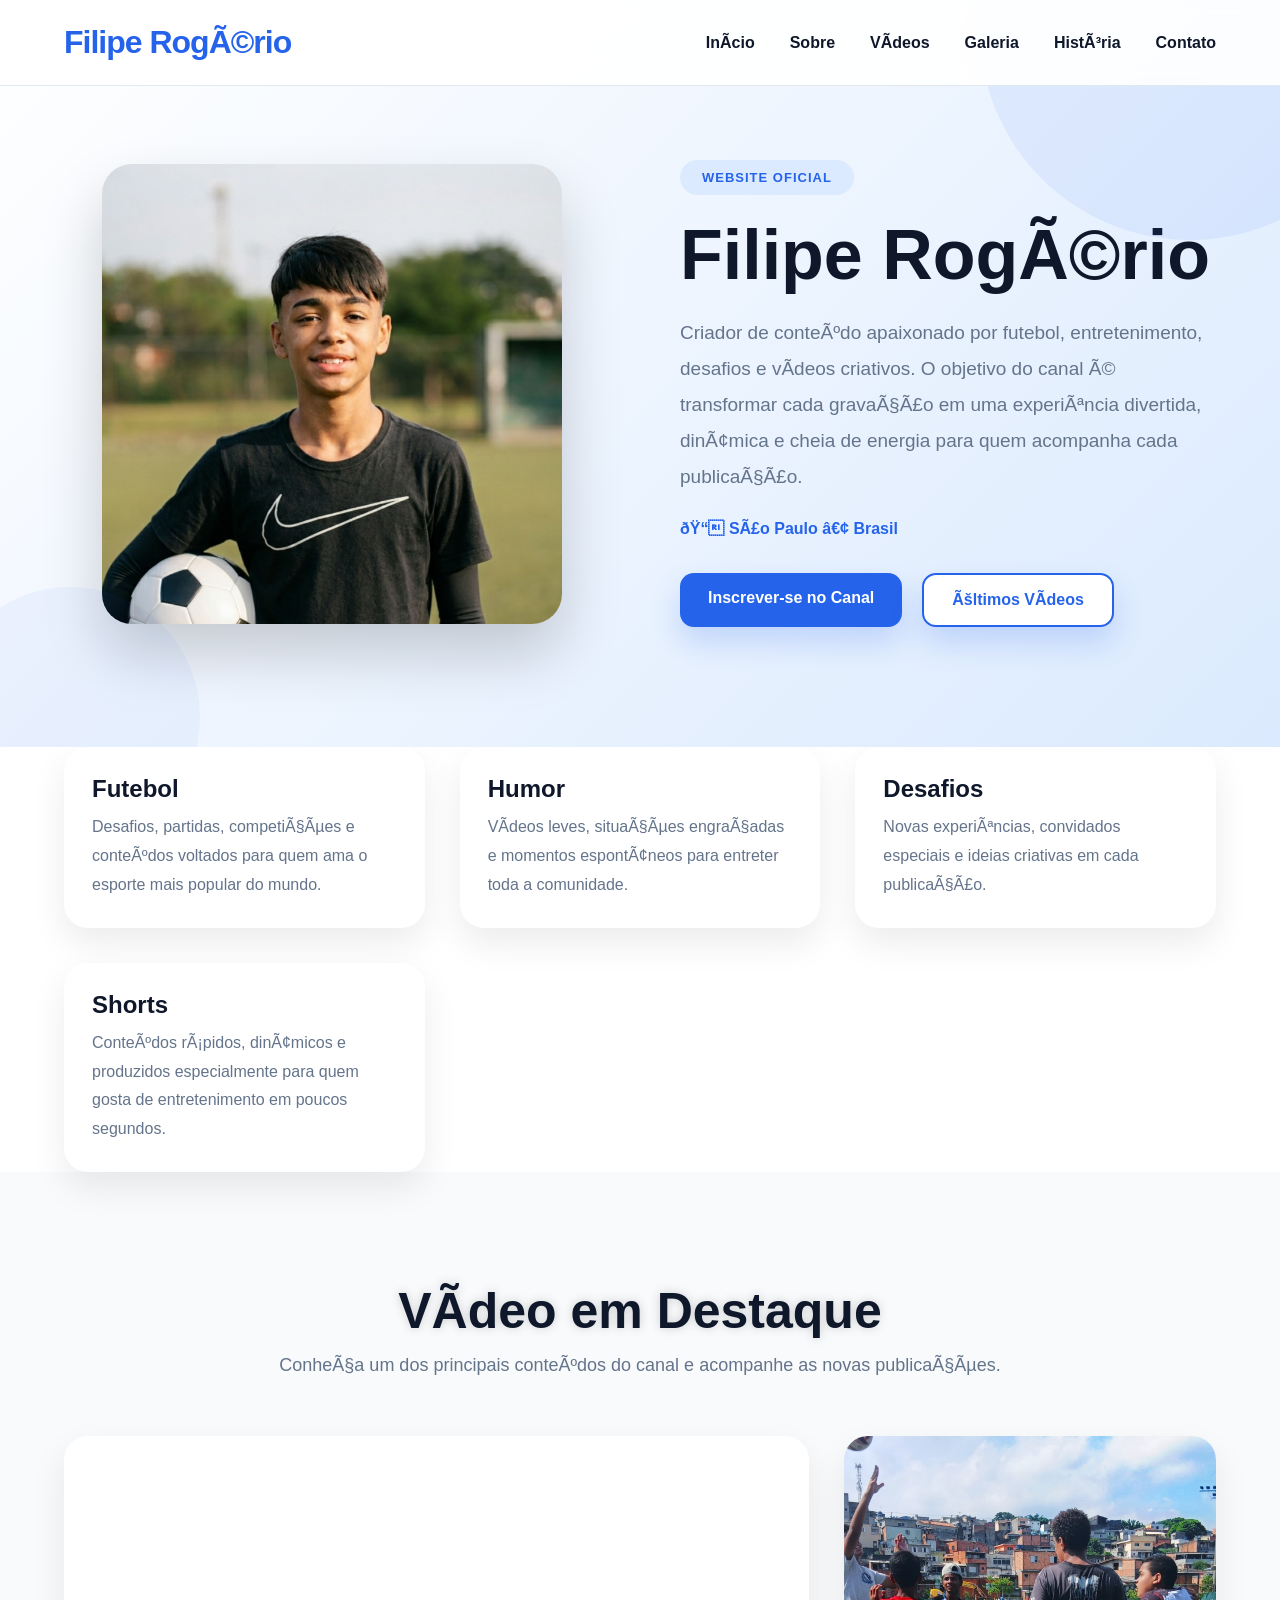
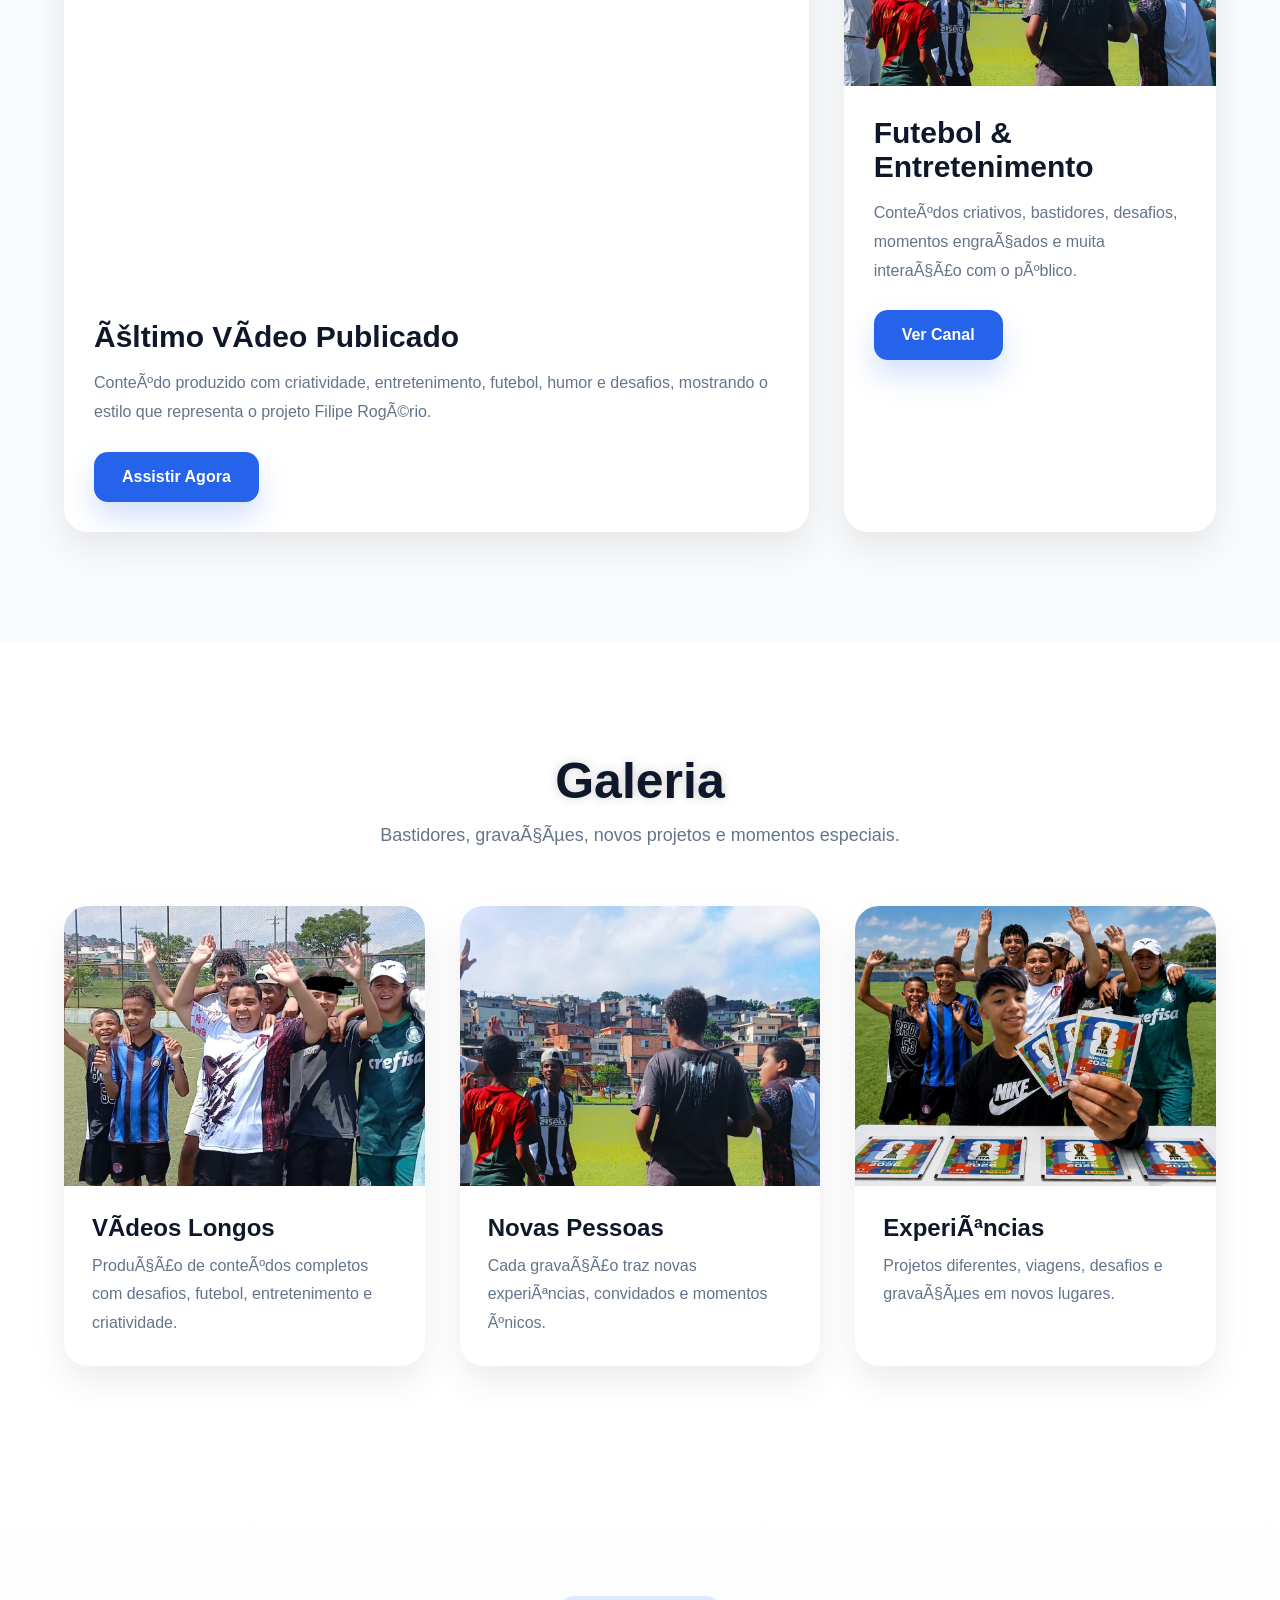
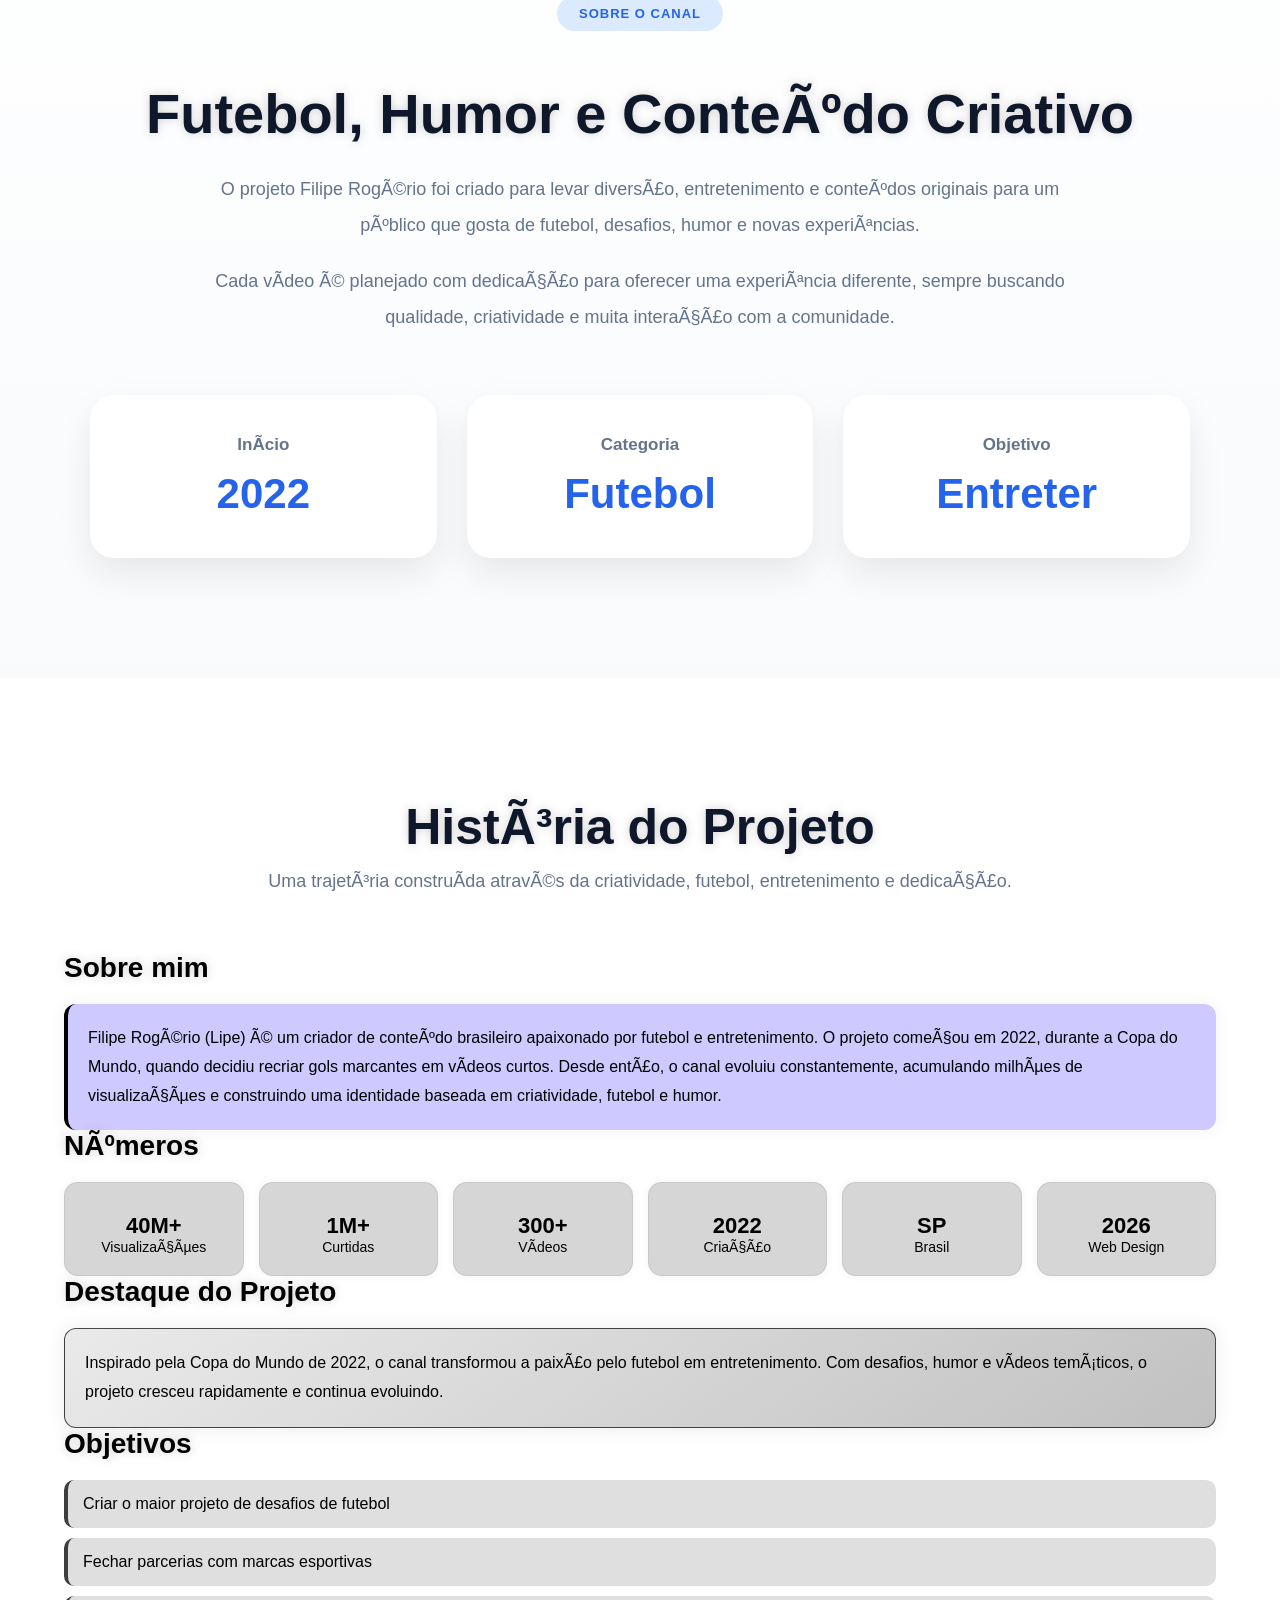
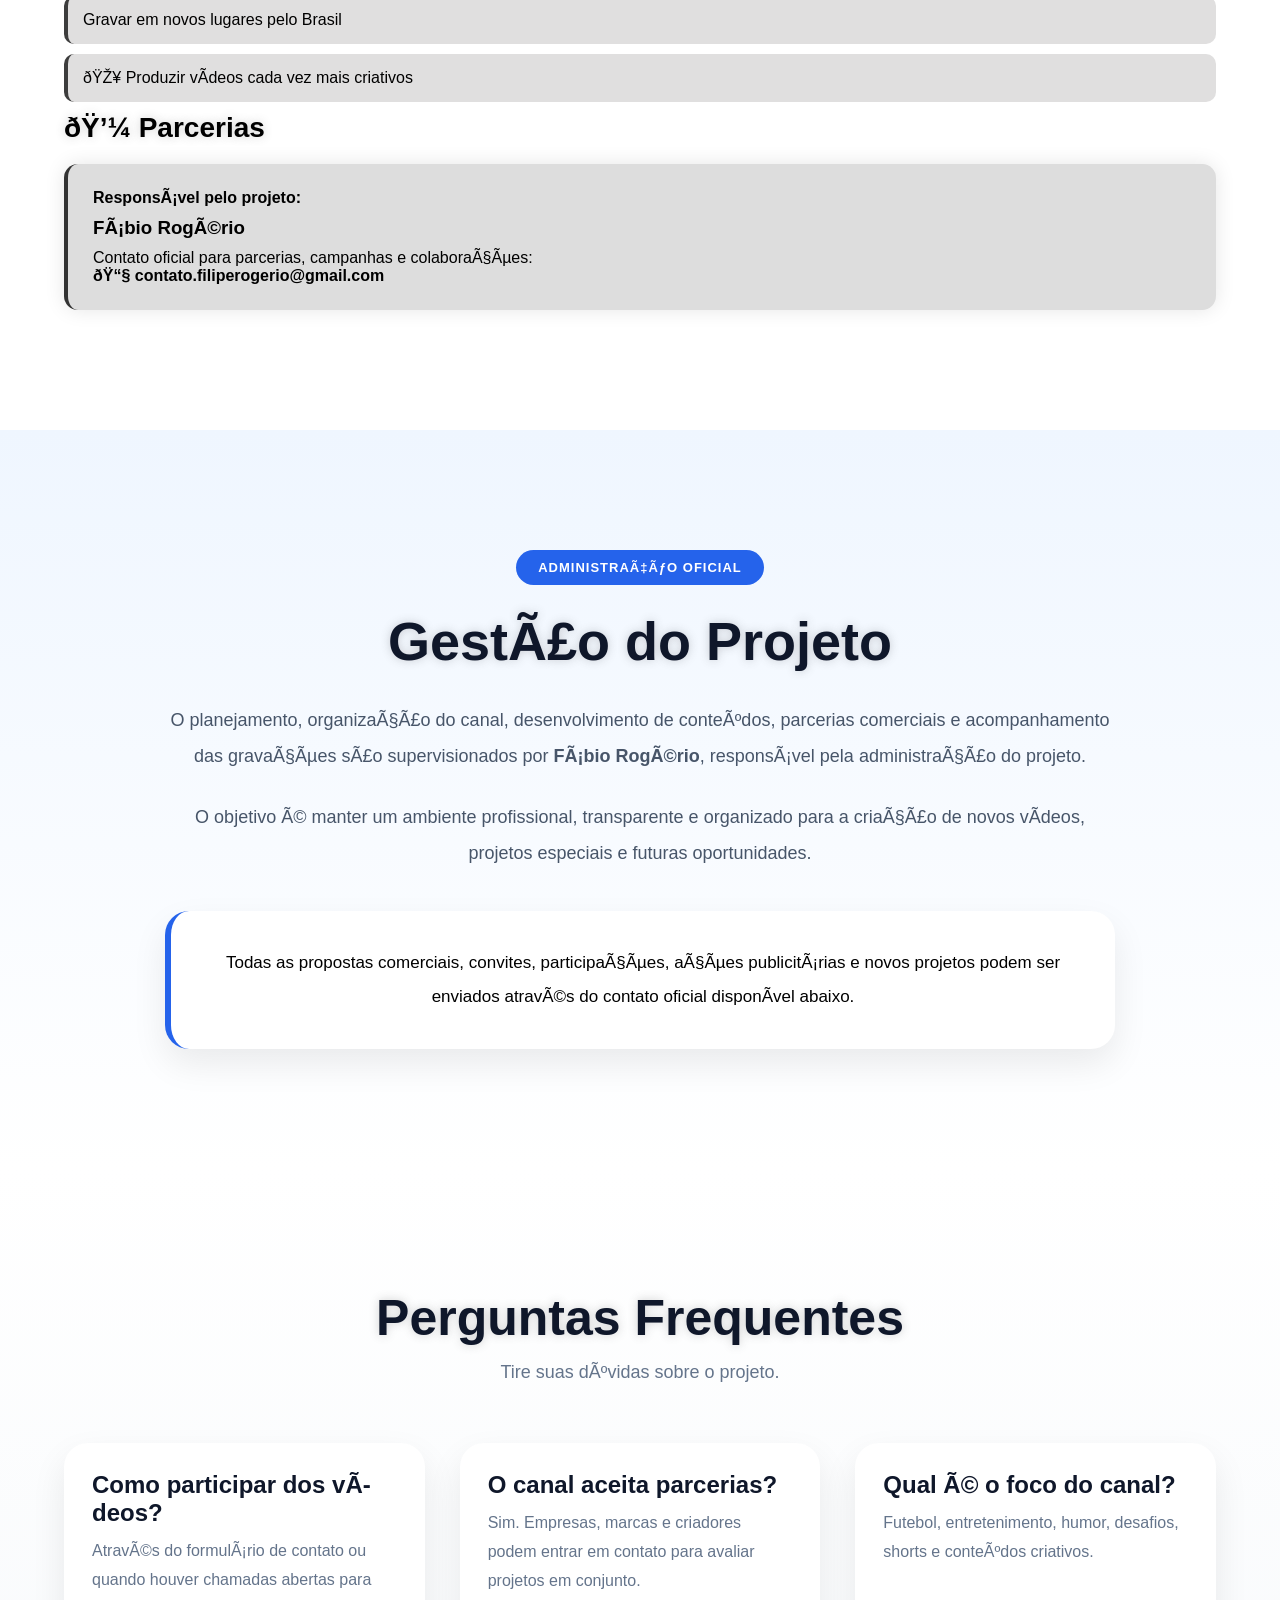
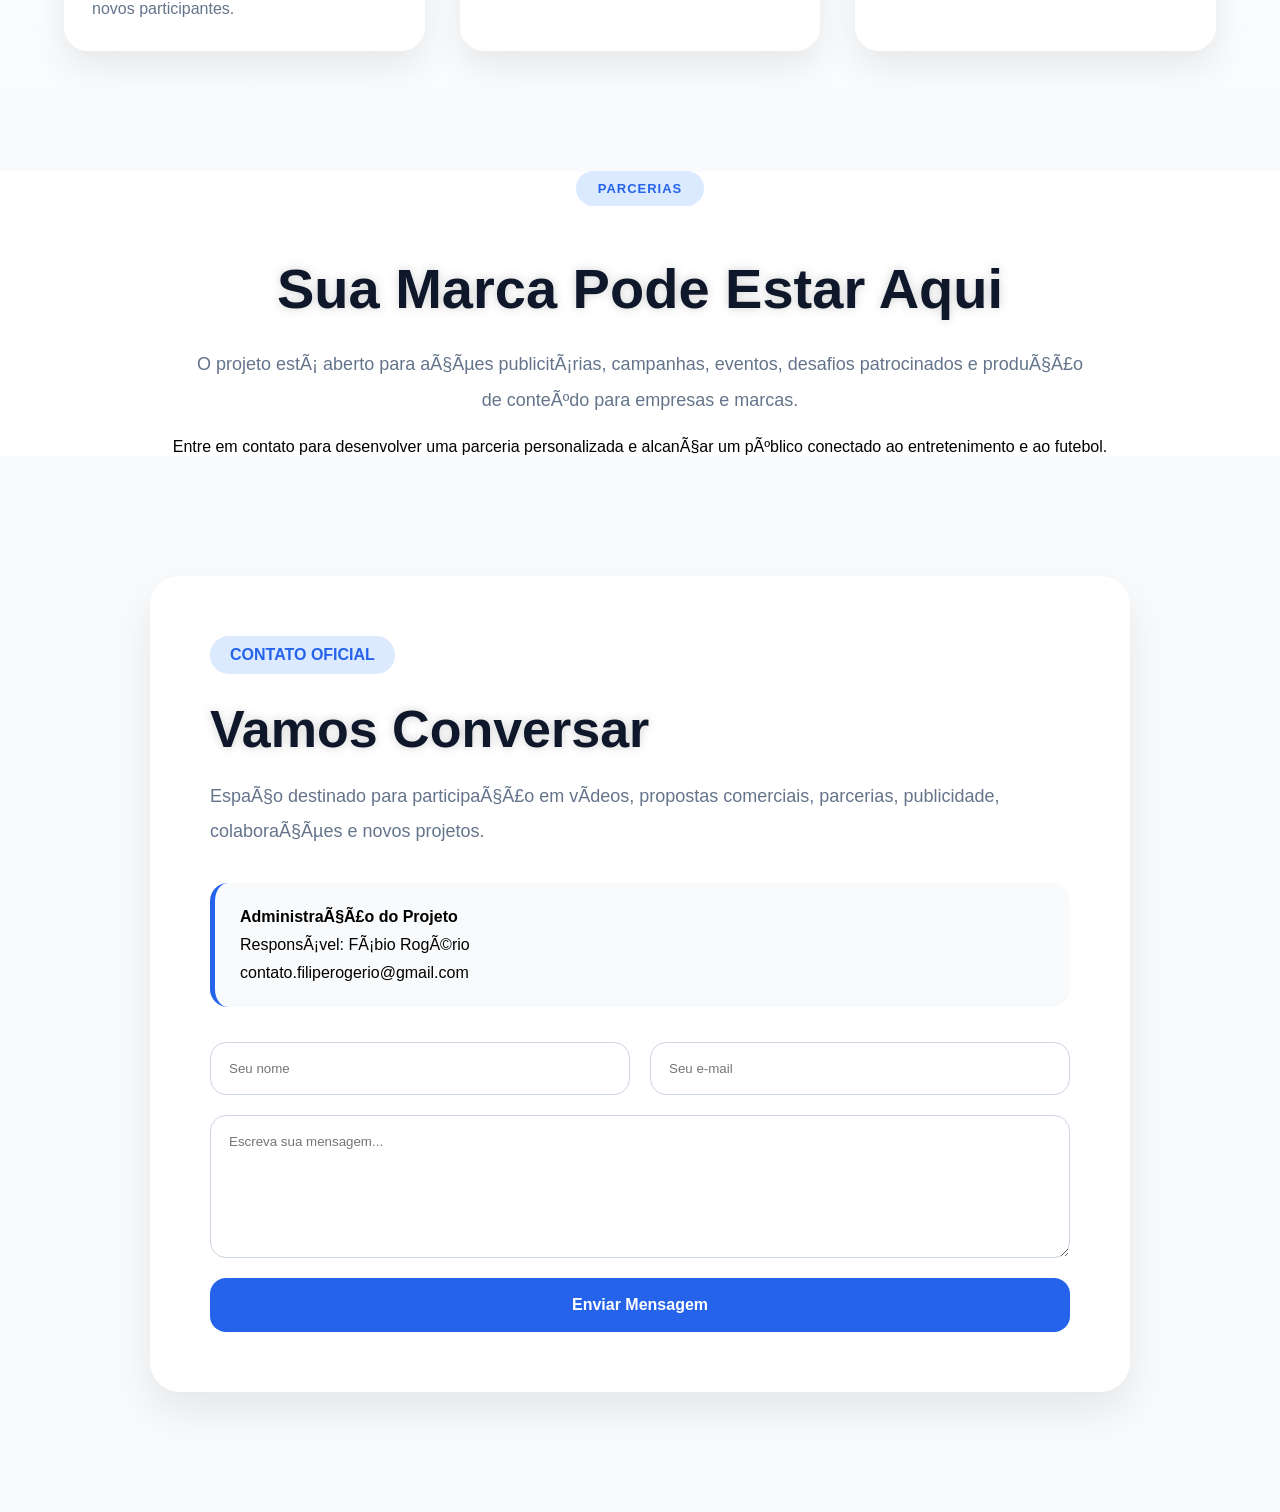
==== commit b41aebe3: "Update index.html" ====
--- a/index.html
+++ b/index.html
@@ -2,7 +2,7 @@
 <html lang="pt-BR">
 
 <head>
-
+<link rel="icon" type="image/png" href=""
 <meta charset="UTF-8">
 <meta name="viewport" content="width=device-width, initial-scale=1.0">
 
@@ -17,7 +17,7 @@
 <meta property="og:title" content="Filipe Rogério | Website Oficial">
 <meta property="og:description" content="Conheça o canal, vídeos, galeria, história, projetos e contato oficial.">
 <meta property="og:image" content="foto-1.jpg">
-
+<link rel="icon" type="image/png" href="aba.png">
 <link rel="icon" href="filipe-hero.png">
 
 <link rel="stylesheet" href="style.css">
@@ -908,4 +908,4 @@
 
     </div>
 
-</section>+</section>
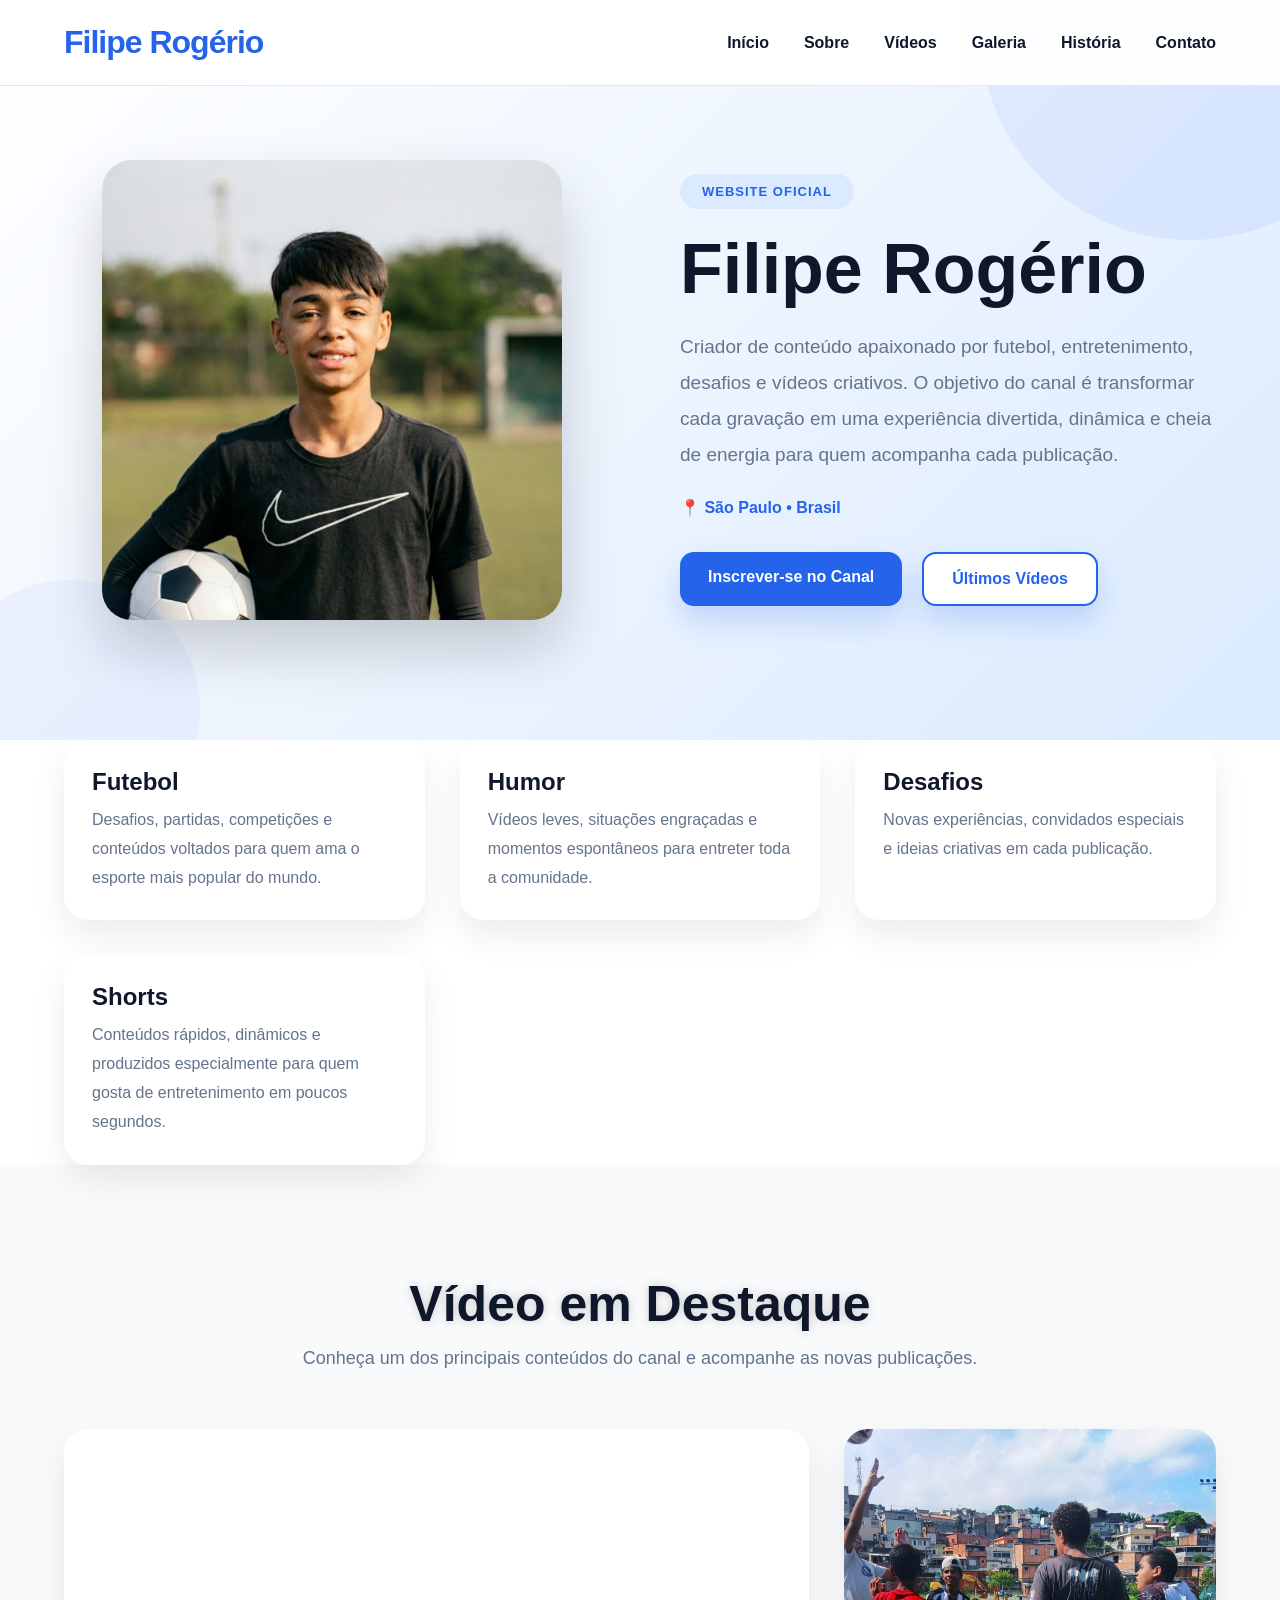
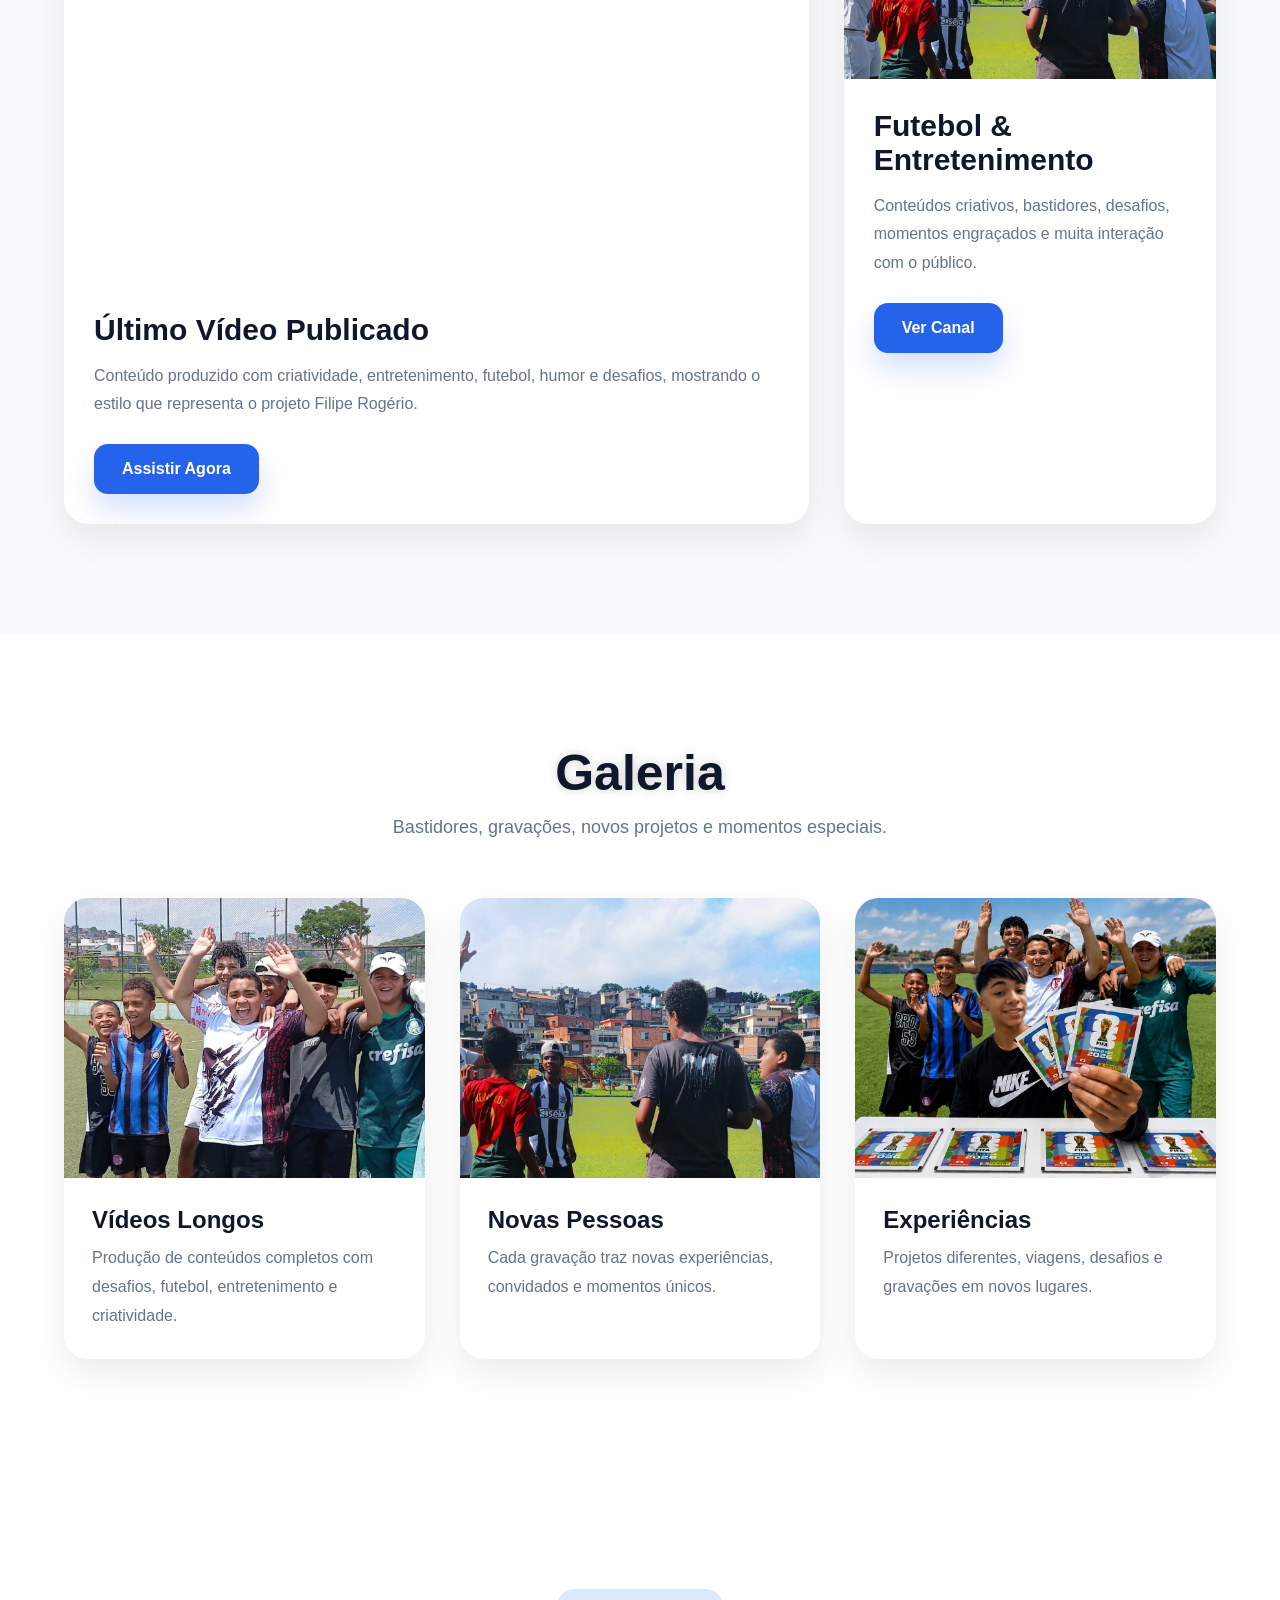
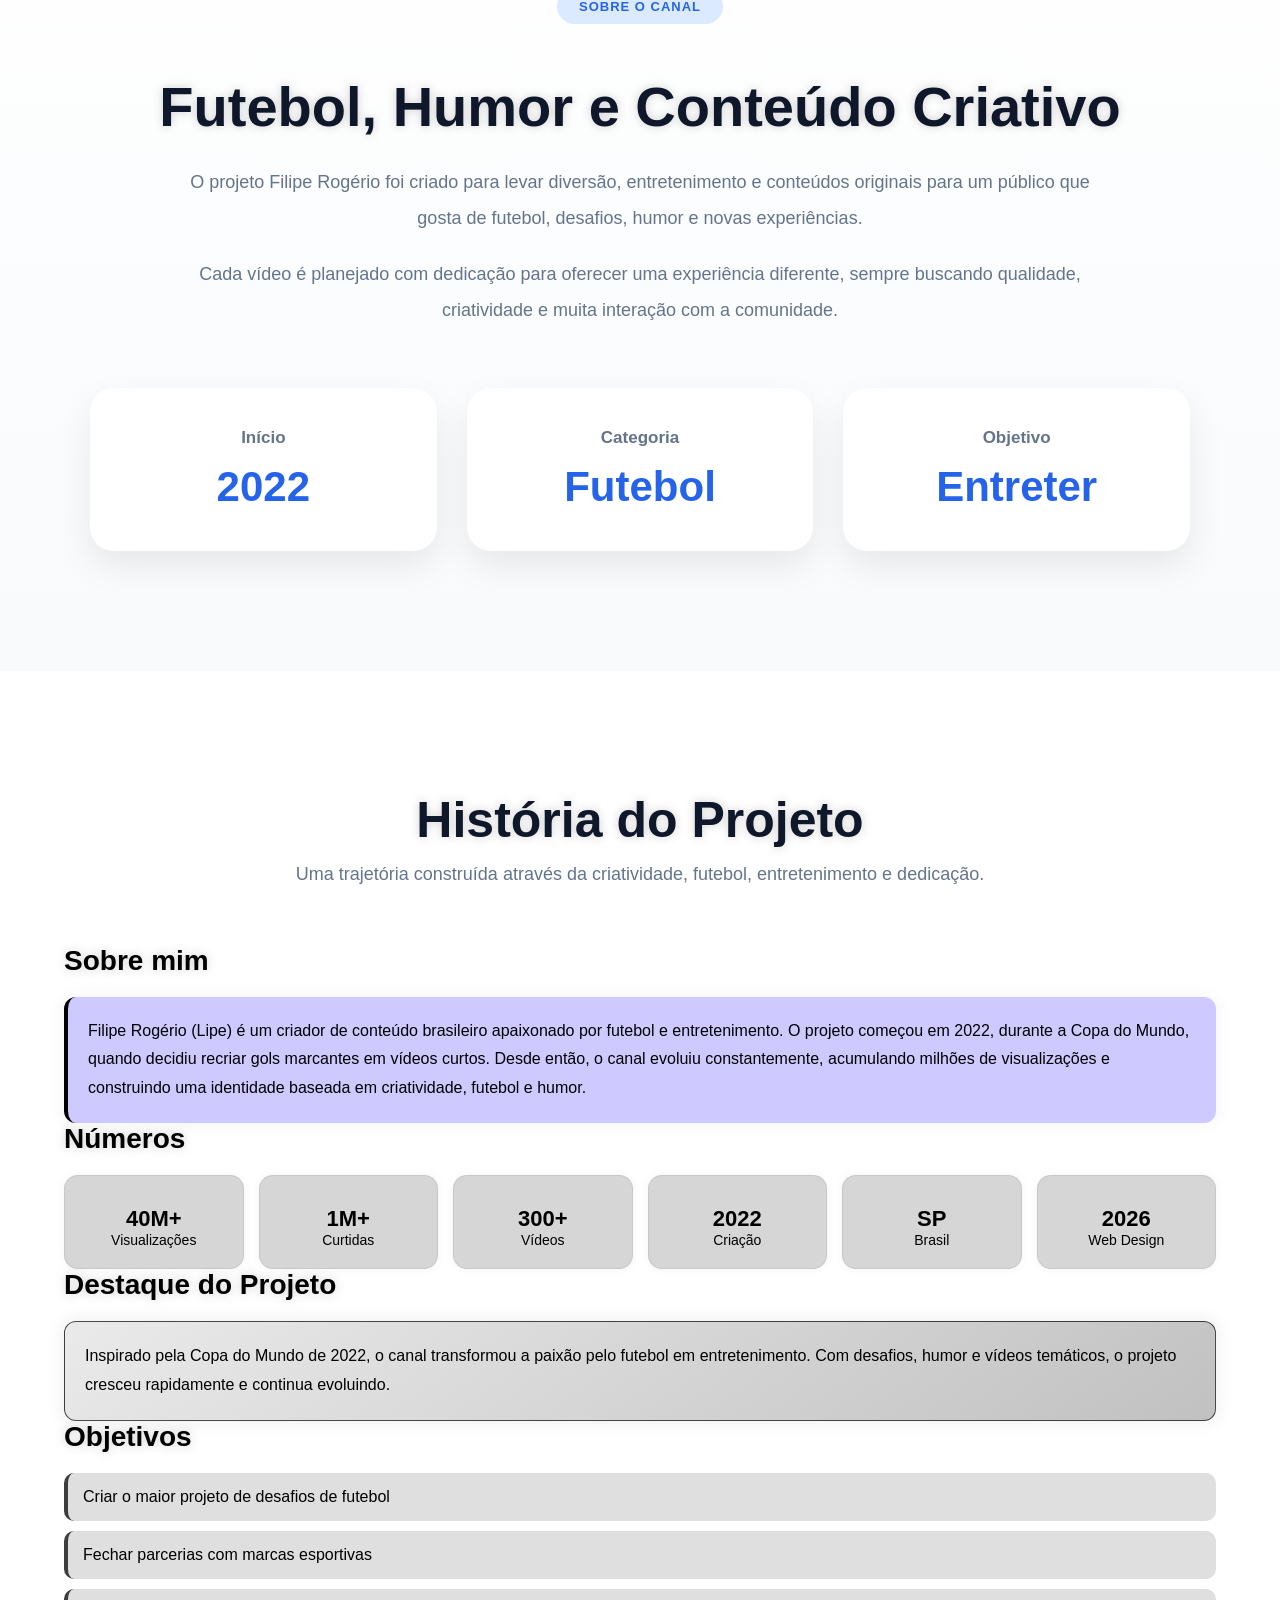
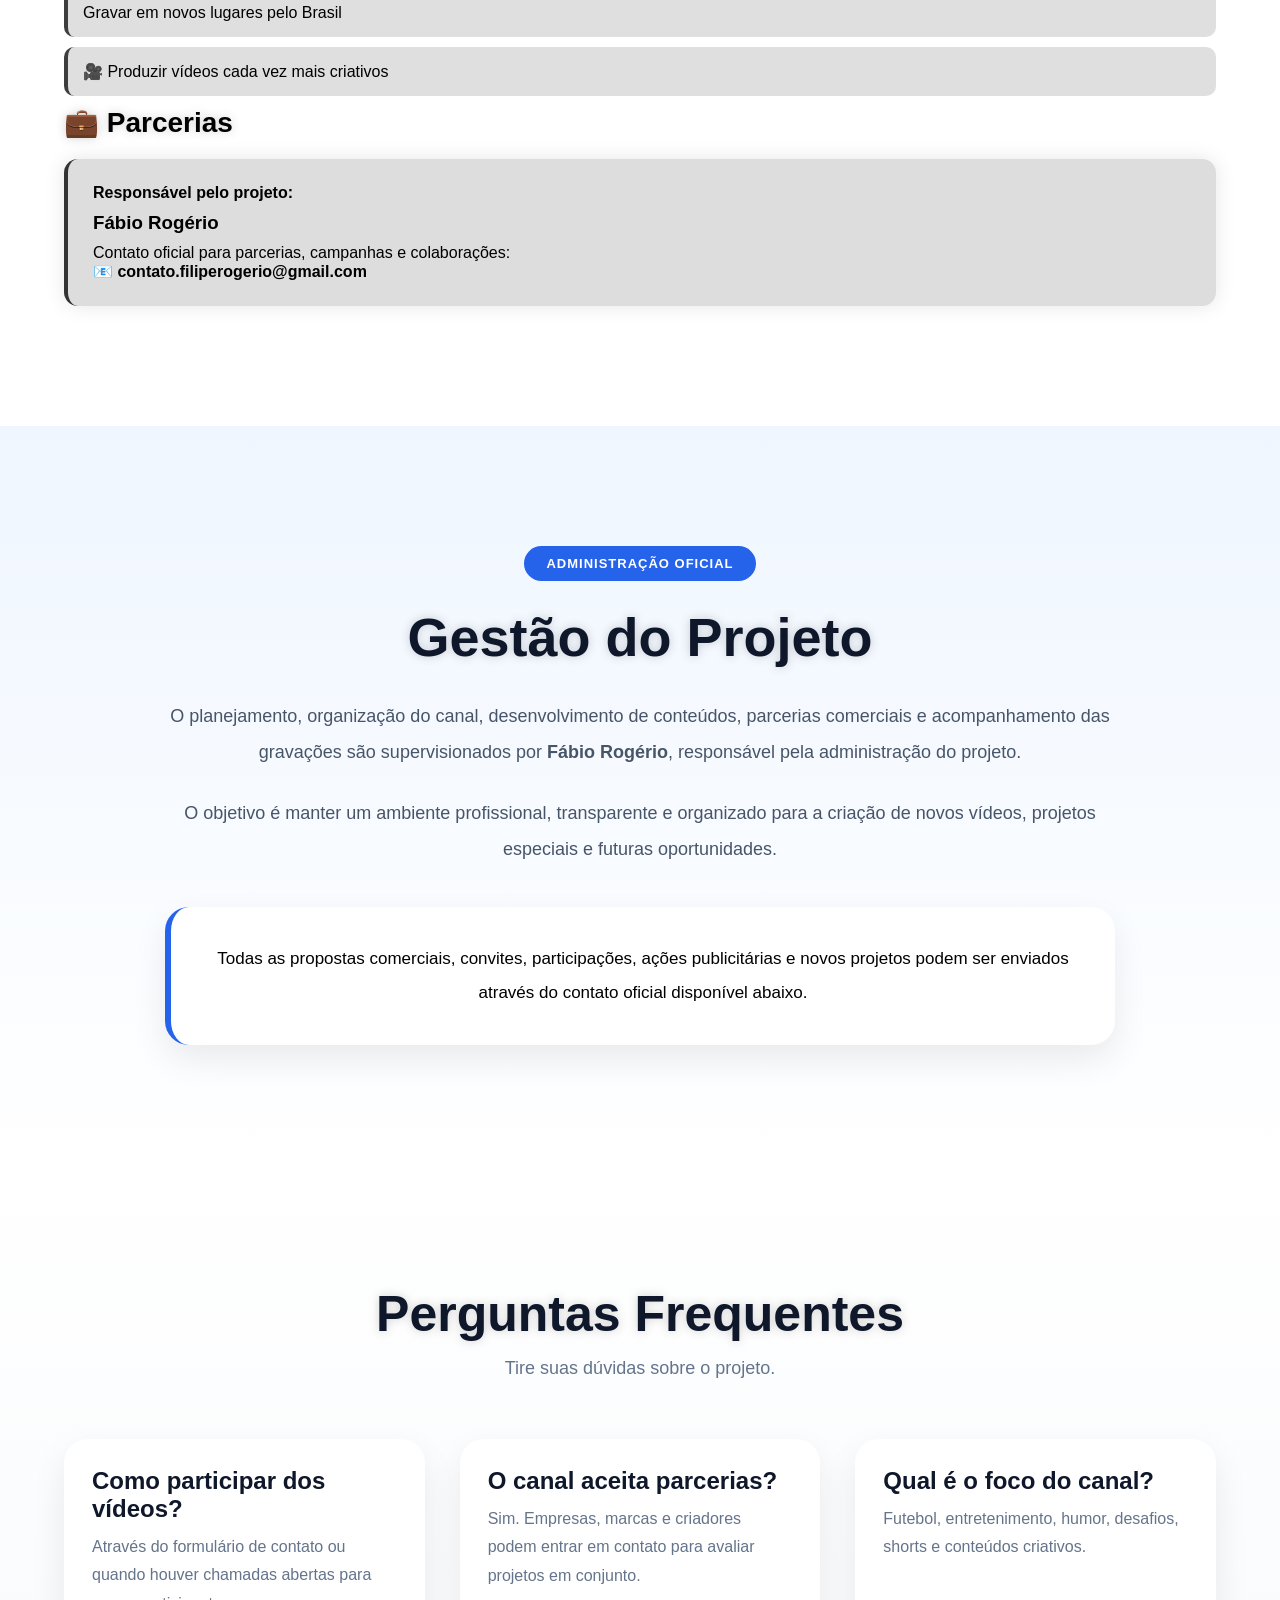
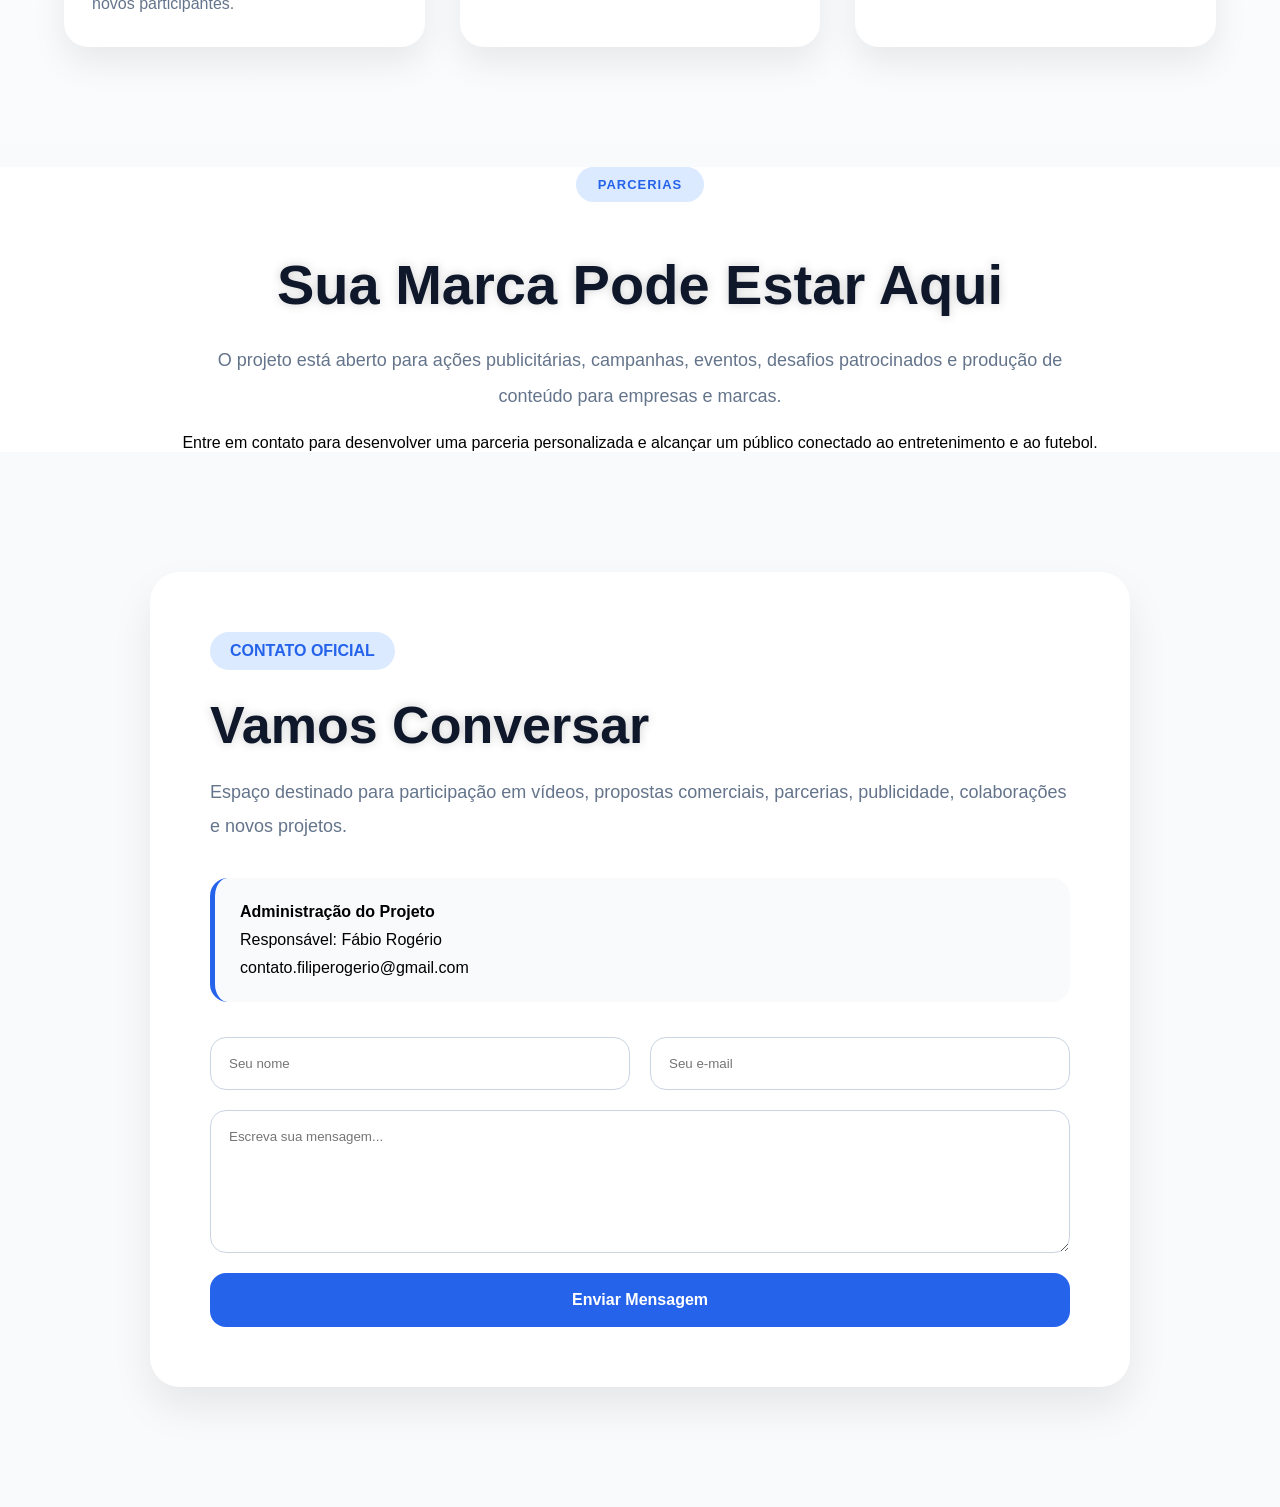
==== commit 7103ad8c: "Update index.html" ====
--- a/index.html
+++ b/index.html
@@ -2,8 +2,10 @@
 <html lang="pt-BR">
 
 <head>
-<link rel="icon" type="image/png" href=""
+            <link rel="icon" type="image/png" href="google2b2e87cec0be9422.html">
+
 <meta charset="UTF-8">
+            <link rel="icon" type="image/png" href="google2b2e87cec0be9422.html">
 <meta name="viewport" content="width=device-width, initial-scale=1.0">
 
 <title>Filipe Rogério | Canal de Futebol e Humor no YouTube</title>
@@ -17,8 +19,6 @@
 <meta property="og:title" content="Filipe Rogério | Website Oficial">
 <meta property="og:description" content="Conheça o canal, vídeos, galeria, história, projetos e contato oficial.">
 <meta property="og:image" content="foto-1.jpg">
-<link rel="icon" type="image/png" href="aba.png">
-<link rel="icon" href="filipe-hero.png">
 
 <link rel="stylesheet" href="style.css">
 
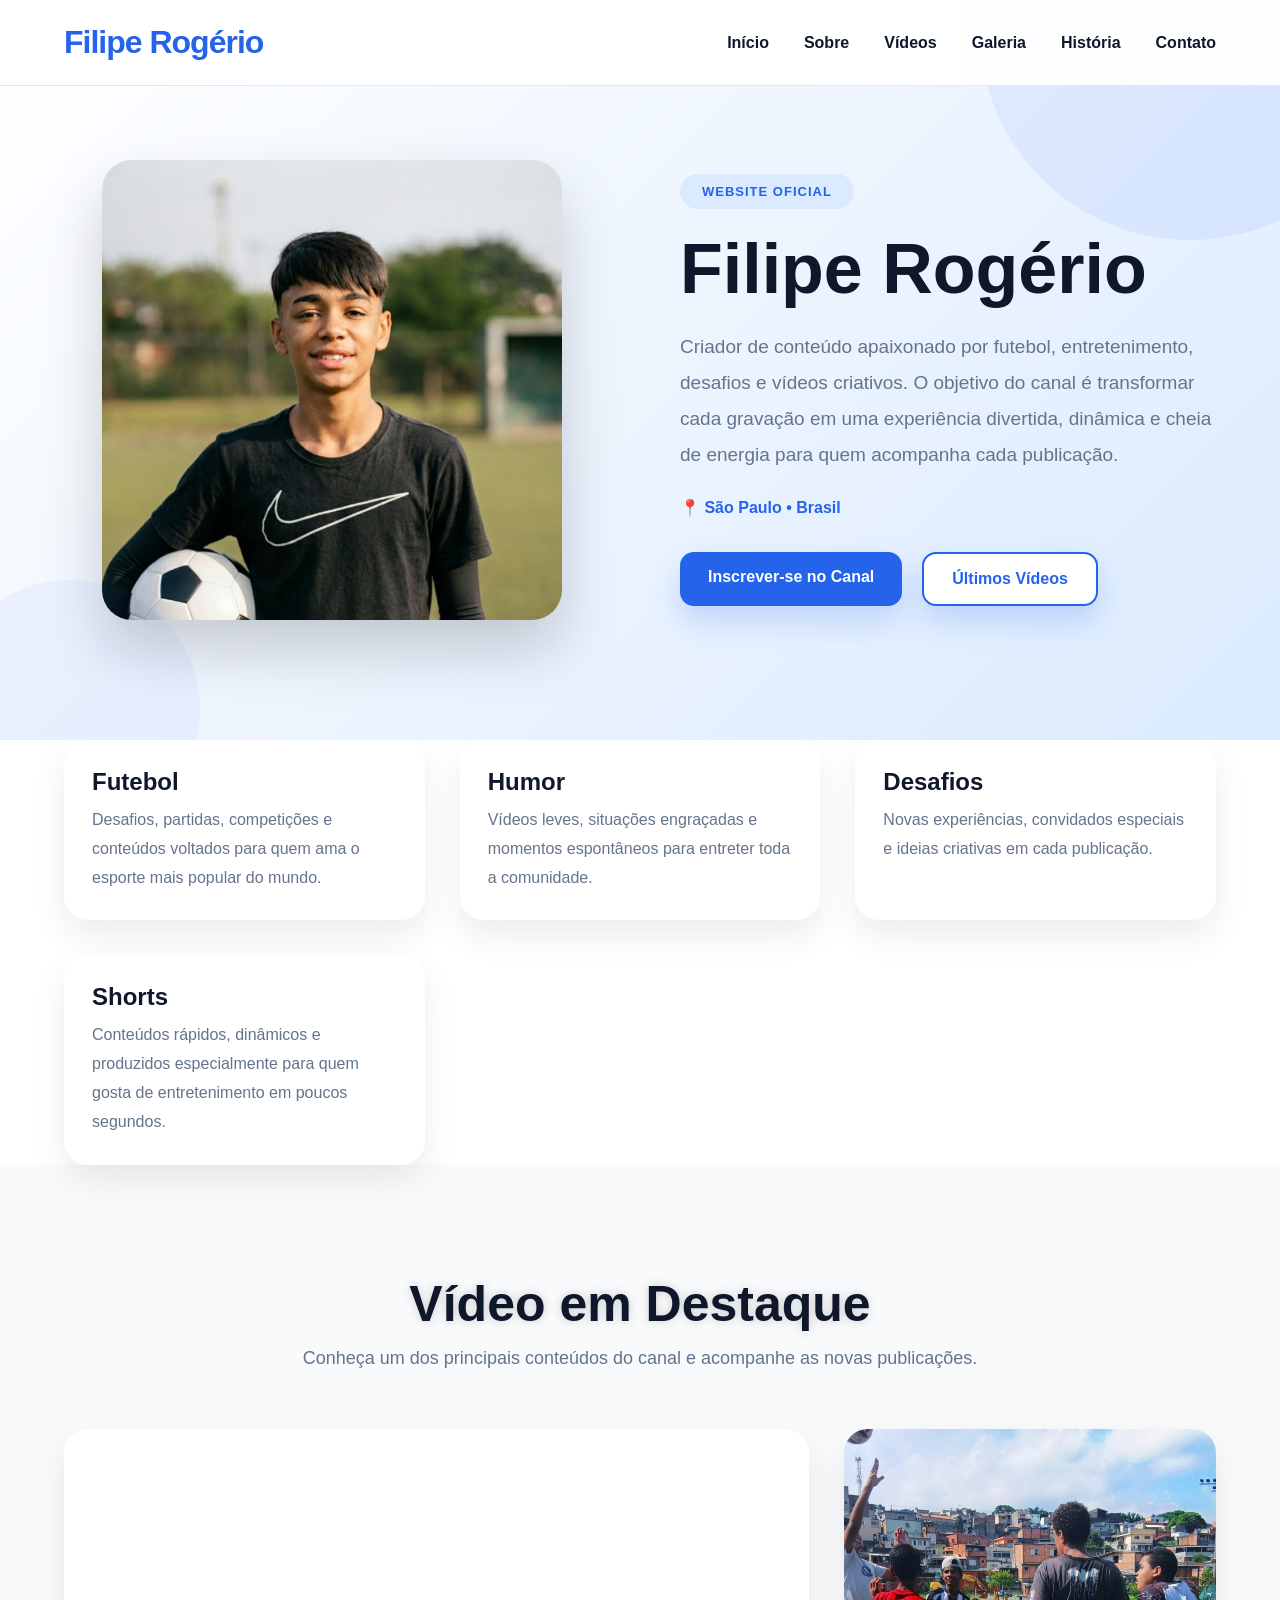
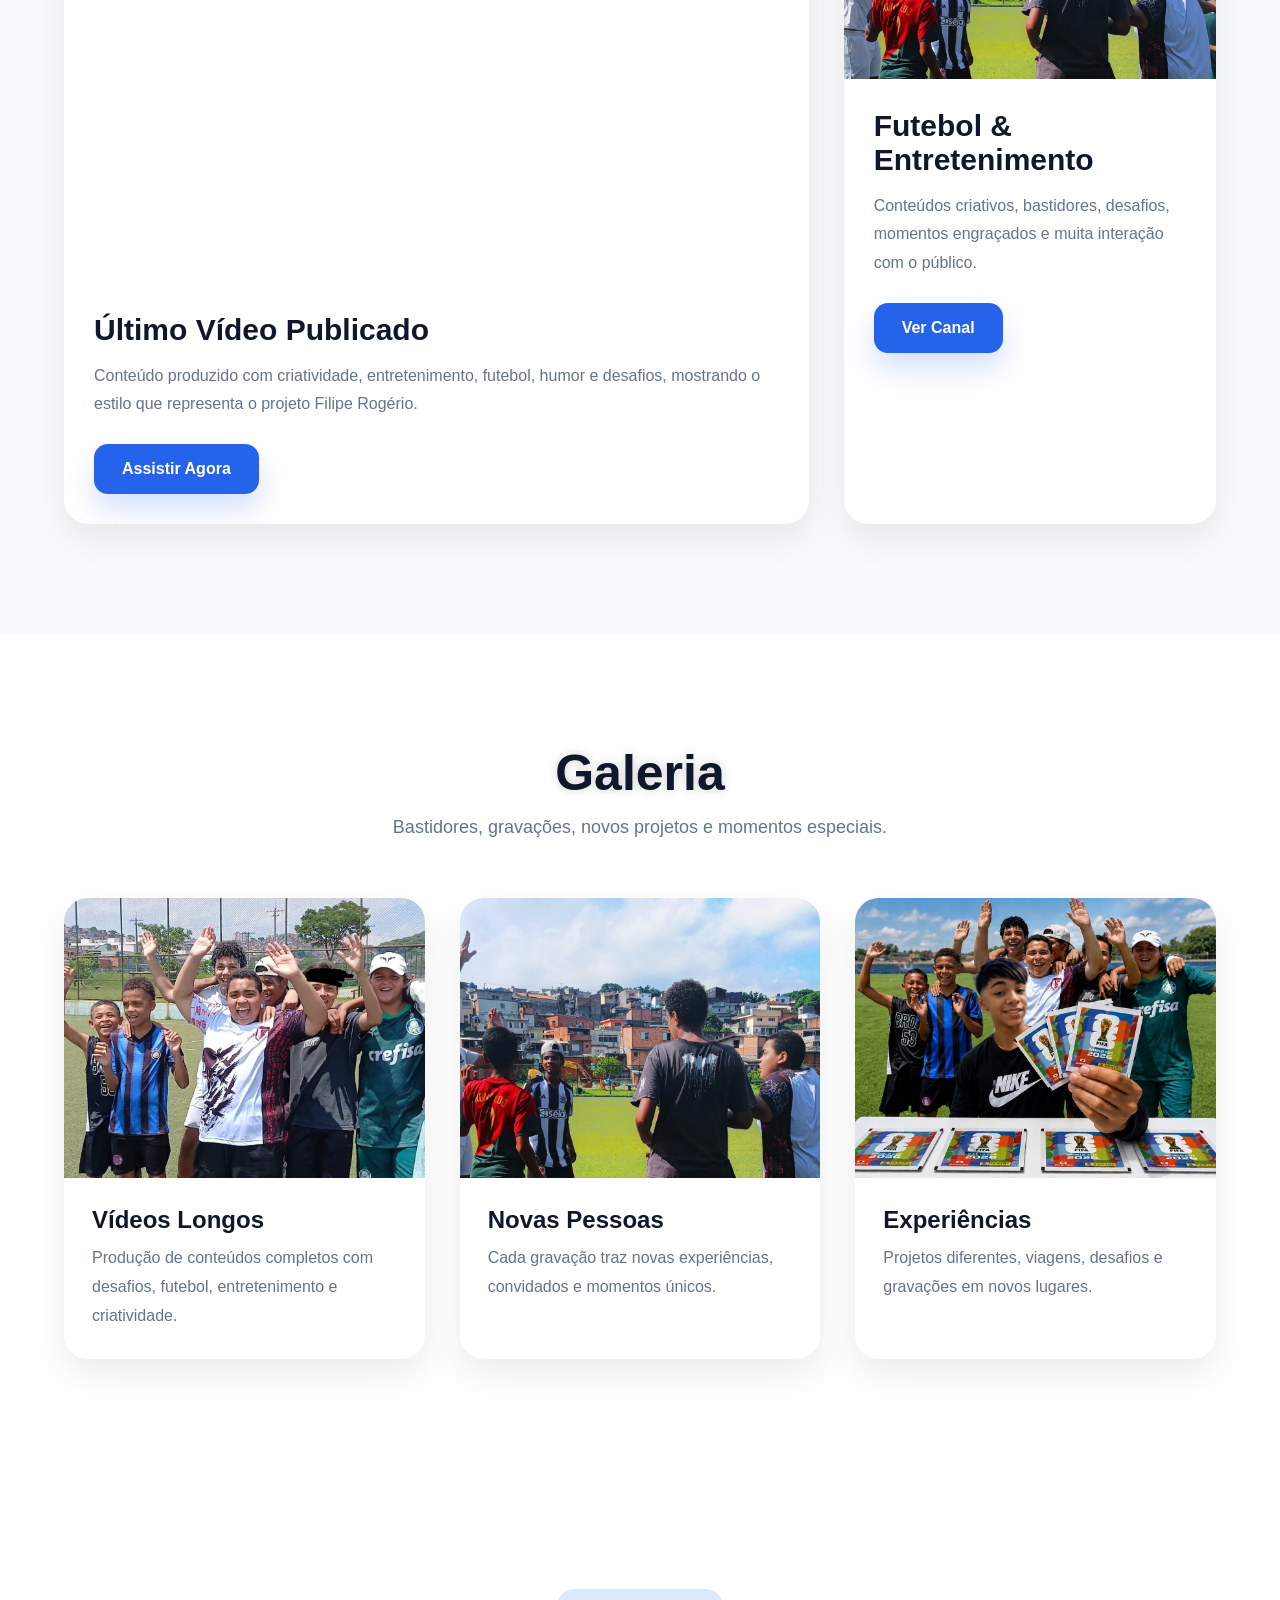
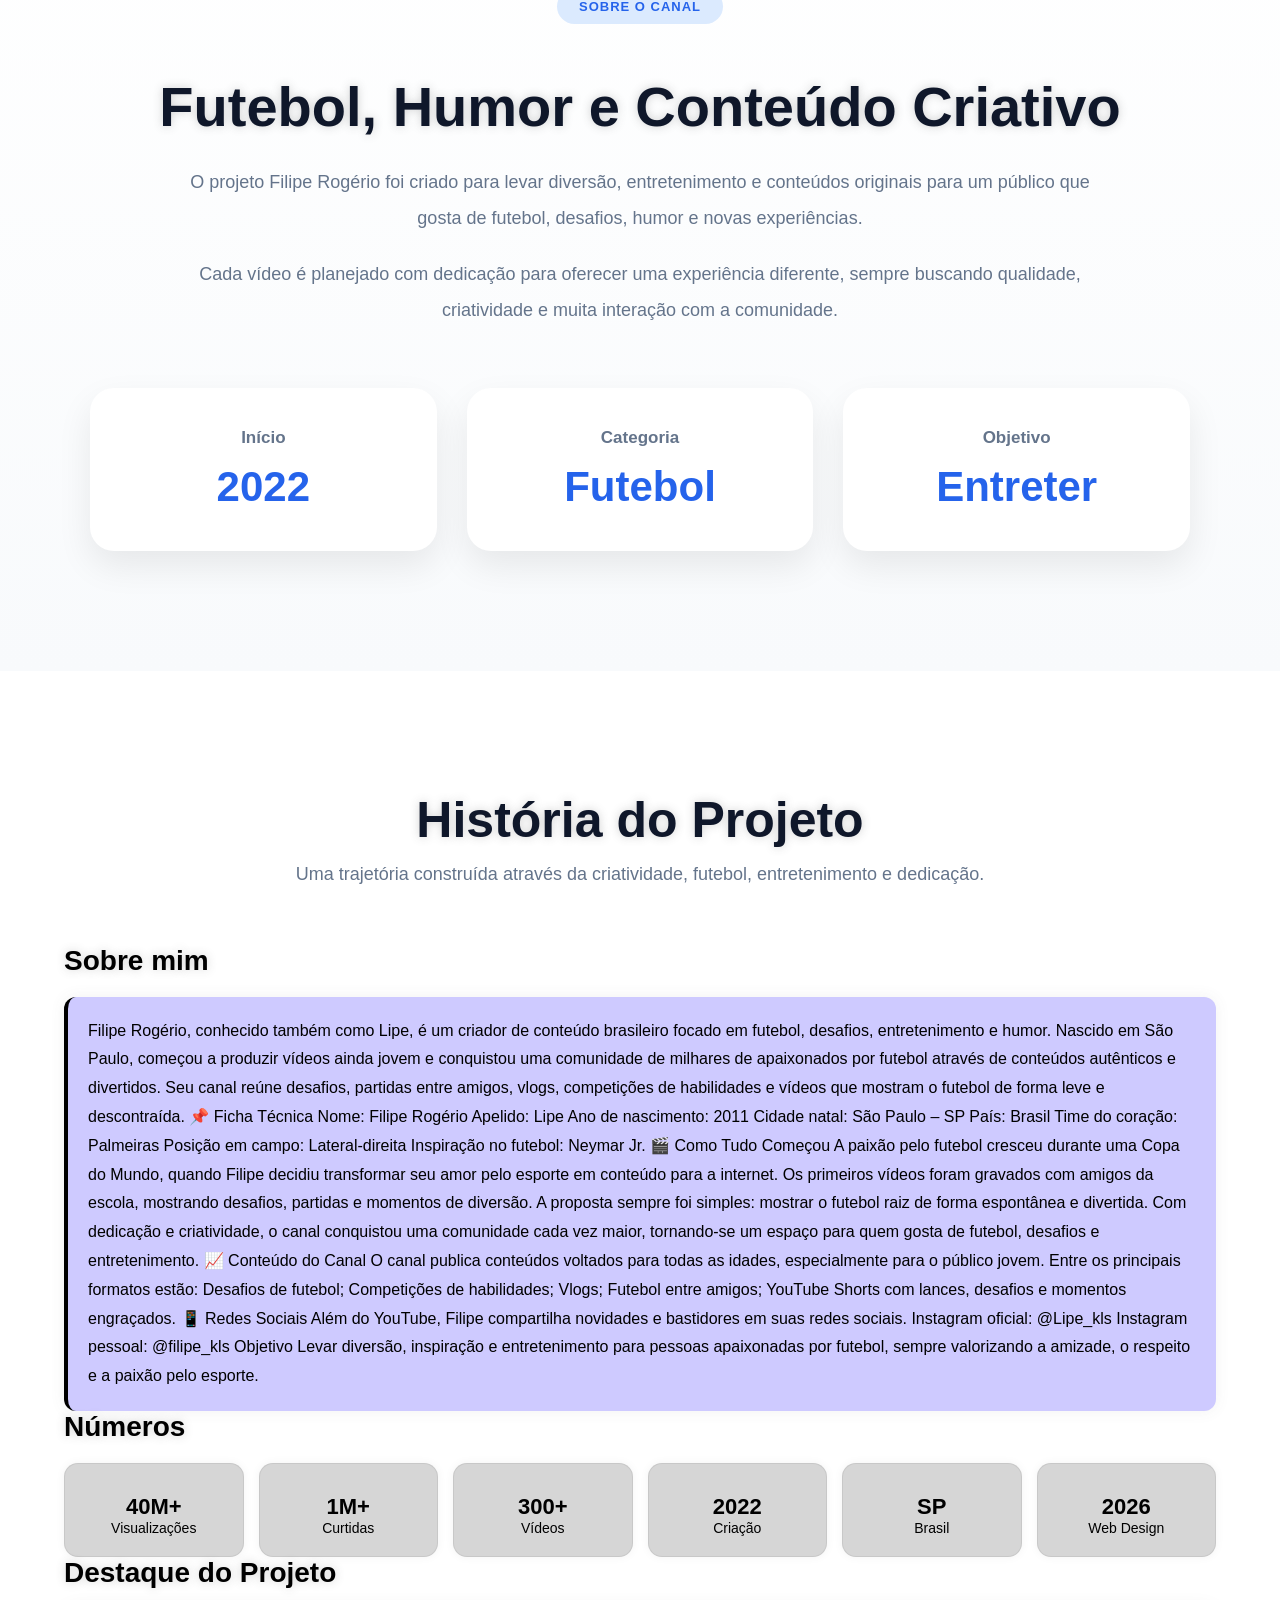
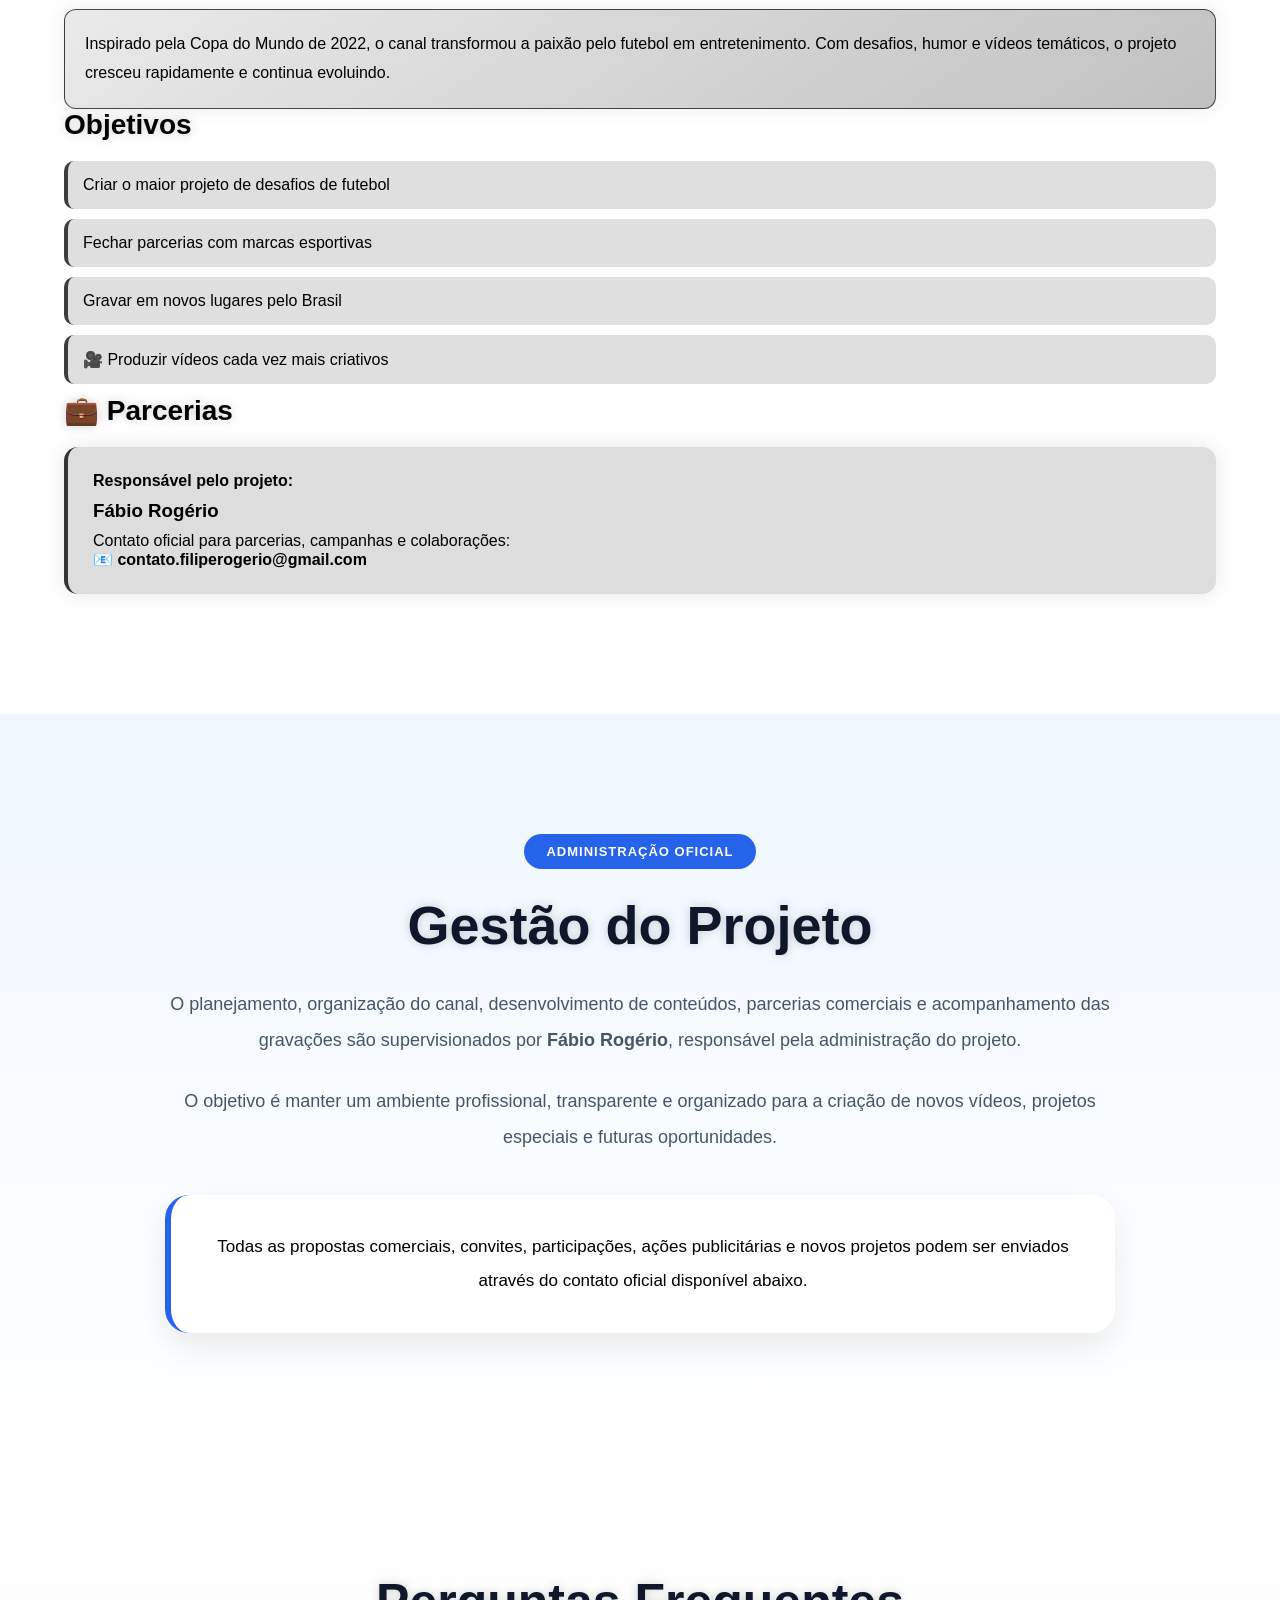
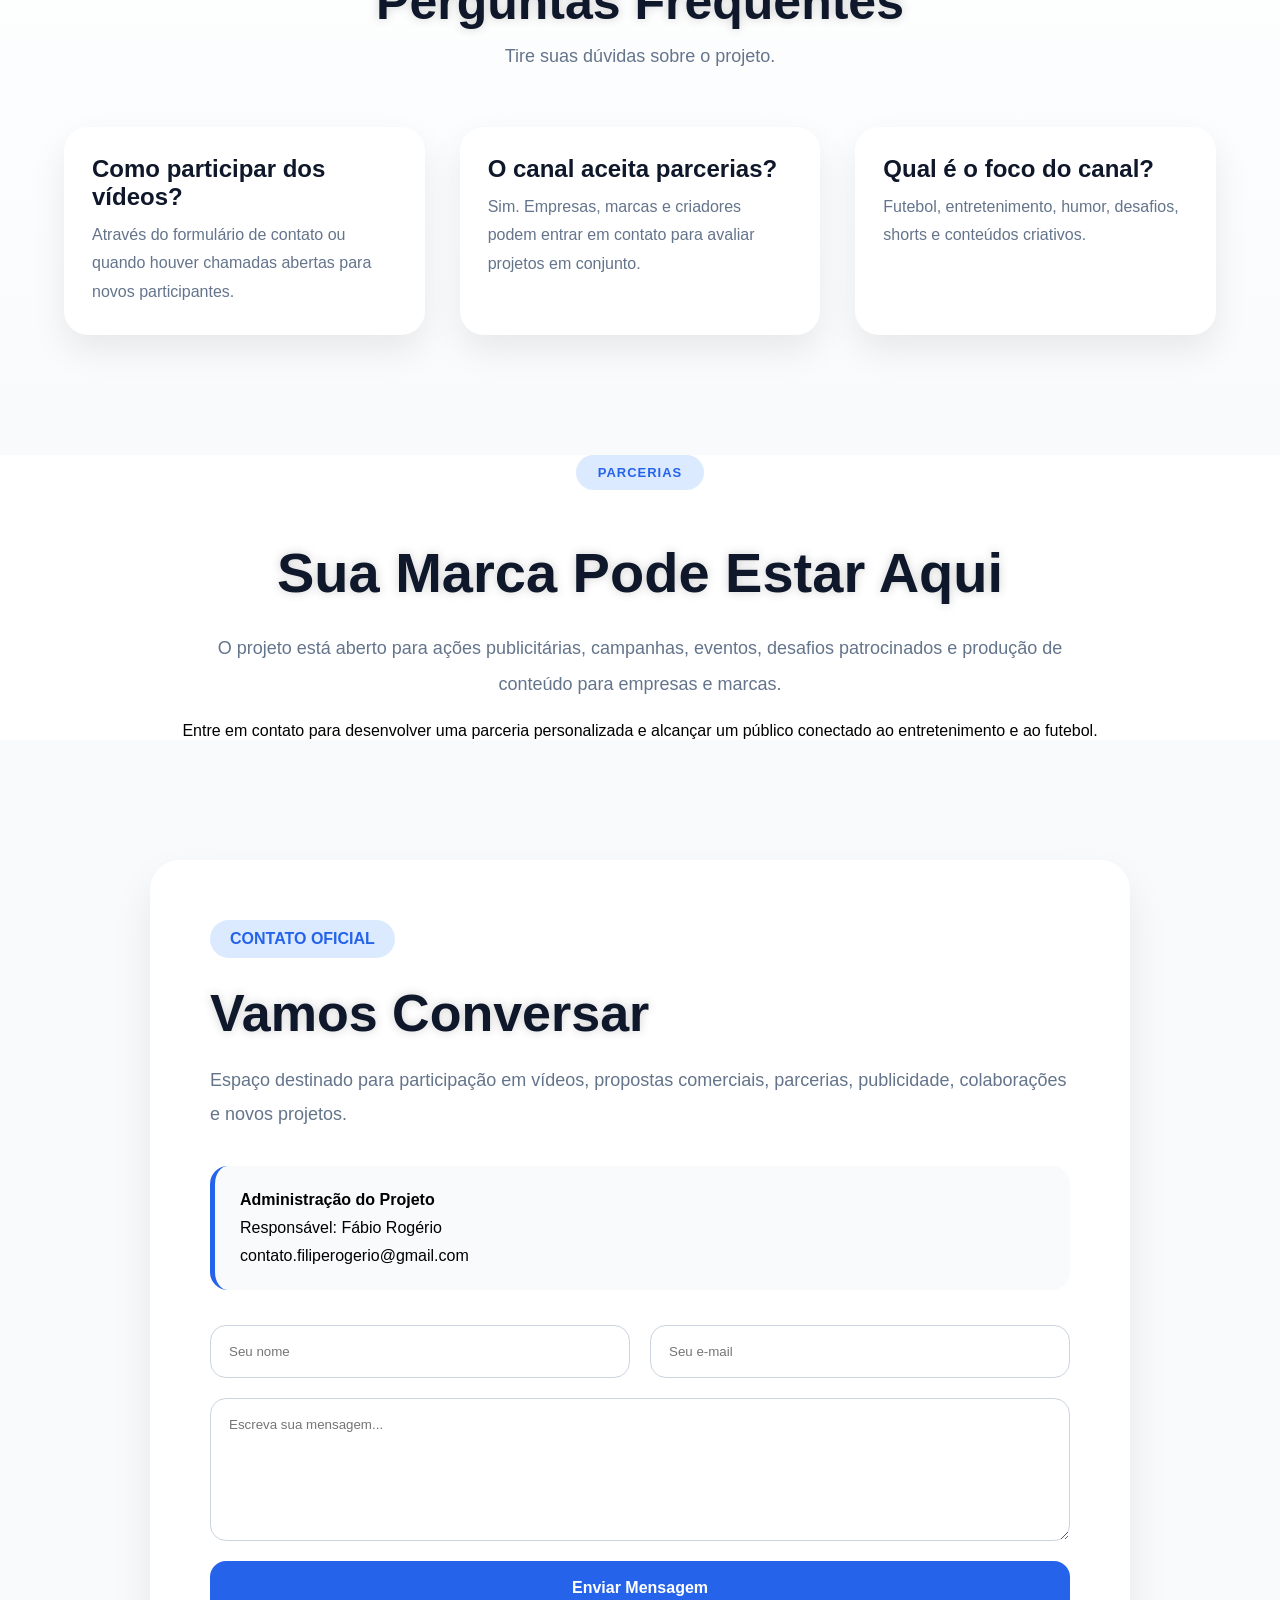
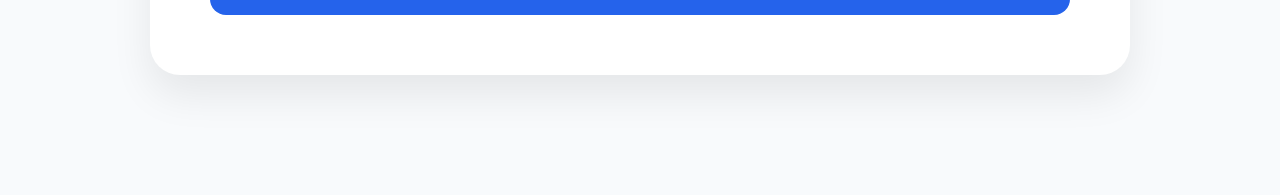
==== commit 5220a1bd: "Update index.html" ====
--- a/index.html
+++ b/index.html
@@ -2,7 +2,7 @@
 <html lang="pt-BR">
 
 <head>
-            <link rel="icon" type="image/png" href="google2b2e87cec0be9422.html">
+            <link rel="icon" type="image/png" href="aba.png">
 
 <meta charset="UTF-8">
             <link rel="icon" type="image/png" href="google2b2e87cec0be9422.html">
@@ -566,10 +566,49 @@
 <section class="sobre">
     <h2> Sobre mim</h2>
     <p>
-        Filipe Rogério (Lipe) é um criador de conteúdo brasileiro apaixonado por futebol e entretenimento.
-        O projeto começou em 2022, durante a Copa do Mundo, quando decidiu recriar gols marcantes em vídeos curtos.
-        Desde então, o canal evoluiu constantemente, acumulando milhões de visualizações e construindo uma identidade
-        baseada em criatividade, futebol e humor.
+  Filipe Rogério, conhecido também como Lipe, é um criador de conteúdo brasileiro focado em futebol, desafios, entretenimento e humor. Nascido em São Paulo, começou a produzir vídeos ainda jovem e conquistou uma comunidade de milhares de apaixonados por futebol através de conteúdos autênticos e divertidos.
+
+Seu canal reúne desafios, partidas entre amigos, vlogs, competições de habilidades e vídeos que mostram o futebol de forma leve e descontraída.
+
+📌 Ficha Técnica
+Nome: Filipe Rogério
+Apelido: Lipe
+Ano de nascimento: 2011
+Cidade natal: São Paulo – SP
+País: Brasil
+Time do coração: Palmeiras
+Posição em campo: Lateral-direita
+Inspiração no futebol: Neymar Jr.
+🎬 Como Tudo Começou
+
+A paixão pelo futebol cresceu durante uma Copa do Mundo, quando Filipe decidiu transformar seu amor pelo esporte em conteúdo para a internet.
+
+Os primeiros vídeos foram gravados com amigos da escola, mostrando desafios, partidas e momentos de diversão. A proposta sempre foi simples: mostrar o futebol raiz de forma espontânea e divertida.
+
+Com dedicação e criatividade, o canal conquistou uma comunidade cada vez maior, tornando-se um espaço para quem gosta de futebol, desafios e entretenimento.
+
+📈 Conteúdo do Canal
+
+O canal publica conteúdos voltados para todas as idades, especialmente para o público jovem.
+
+Entre os principais formatos estão:
+
+Desafios de futebol;
+Competições de habilidades;
+Vlogs;
+Futebol entre amigos;
+YouTube Shorts com lances, desafios e momentos engraçados.
+📱 Redes Sociais
+
+Além do YouTube, Filipe compartilha novidades e bastidores em suas redes sociais.
+
+Instagram oficial: @Lipe_kls
+
+Instagram pessoal: @filipe_kls
+
+Objetivo
+
+Levar diversão, inspiração e entretenimento para pessoas apaixonadas por futebol, sempre valorizando a amizade, o respeito e a paixão pelo esporte.
     </p>
 </section>
 
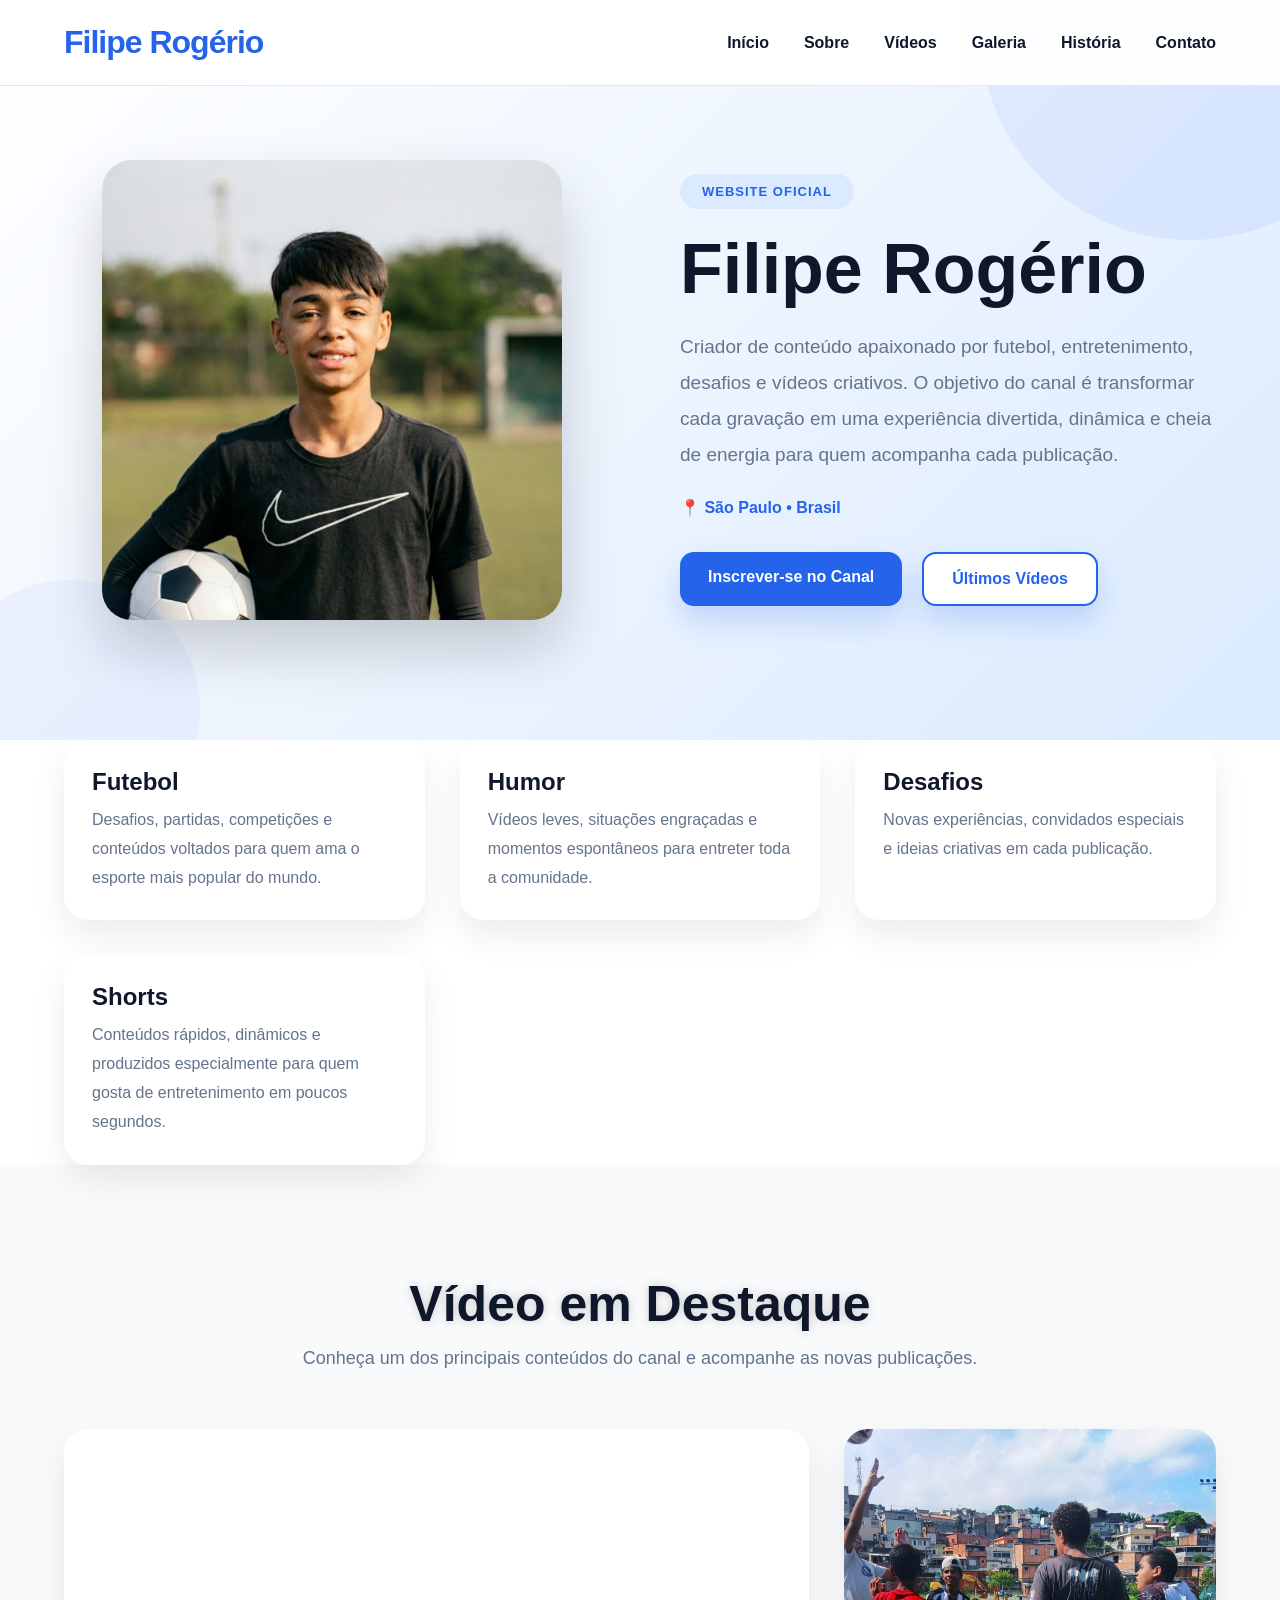
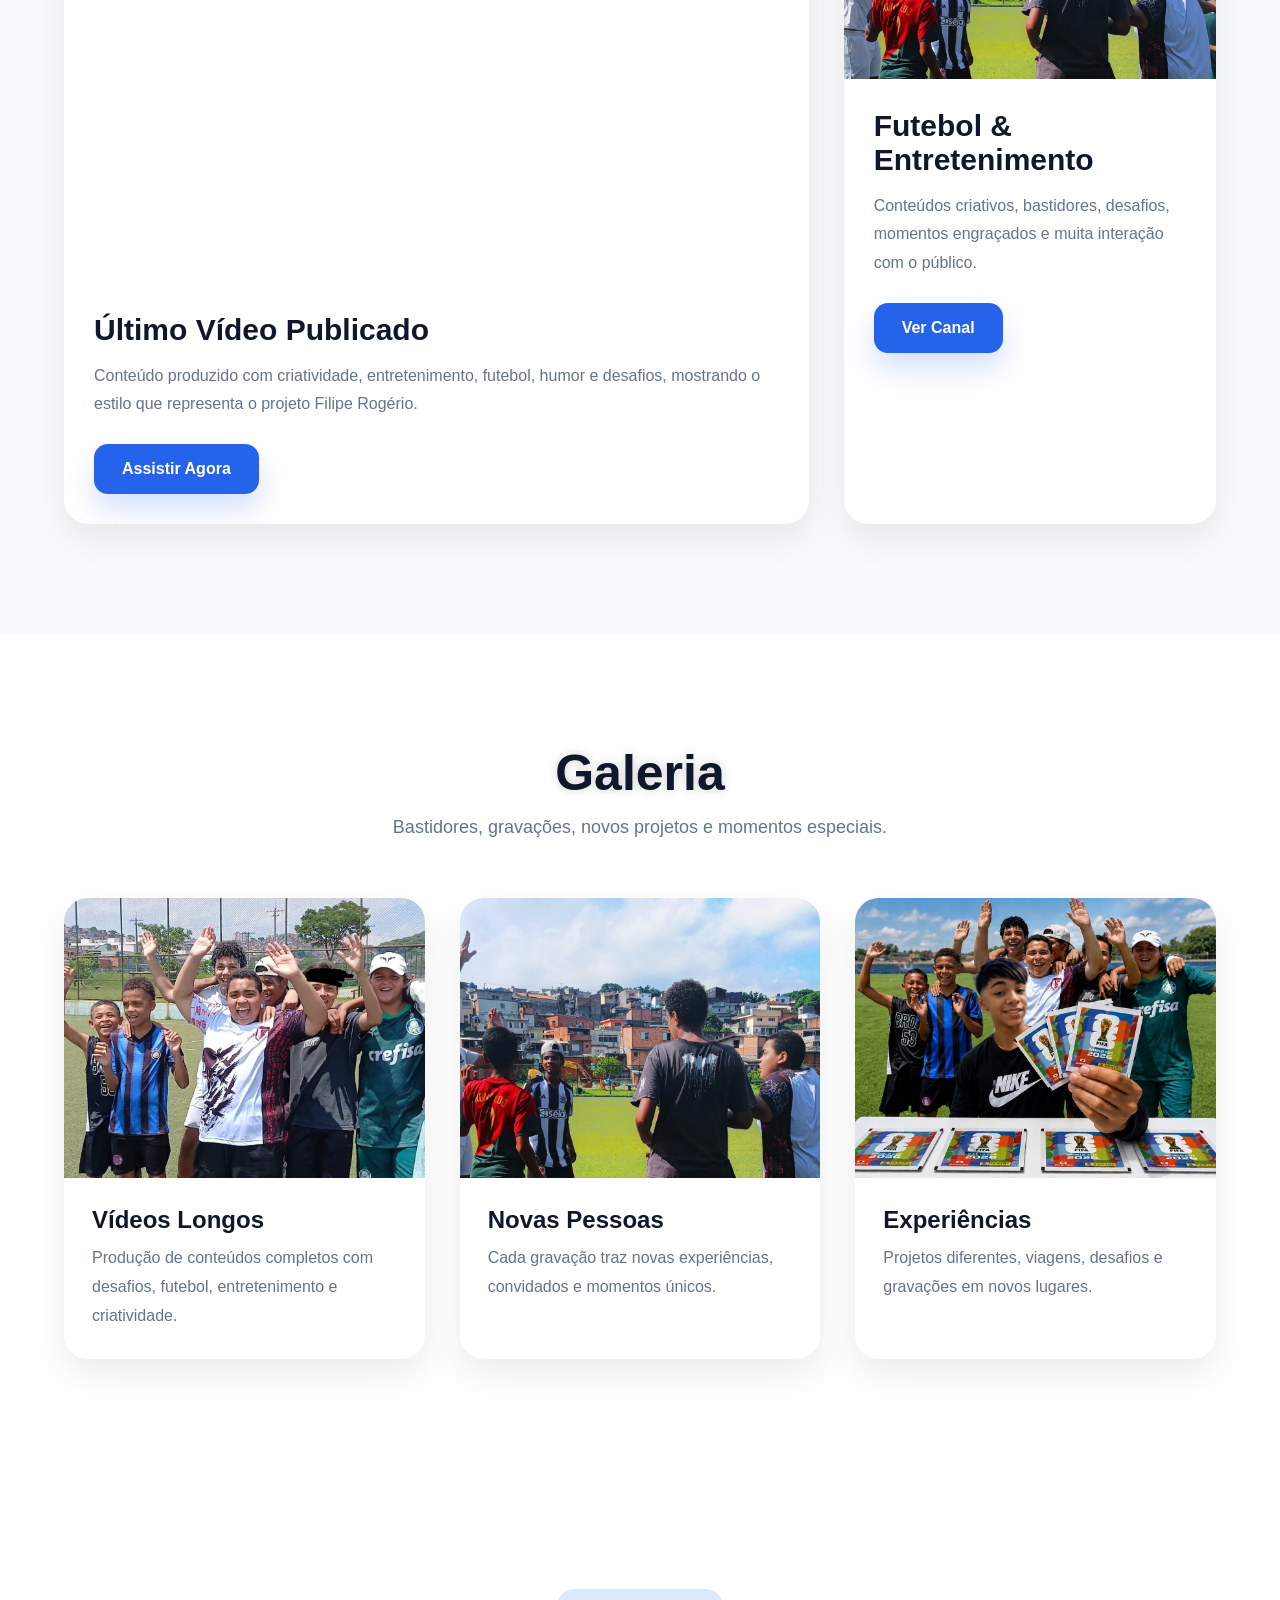
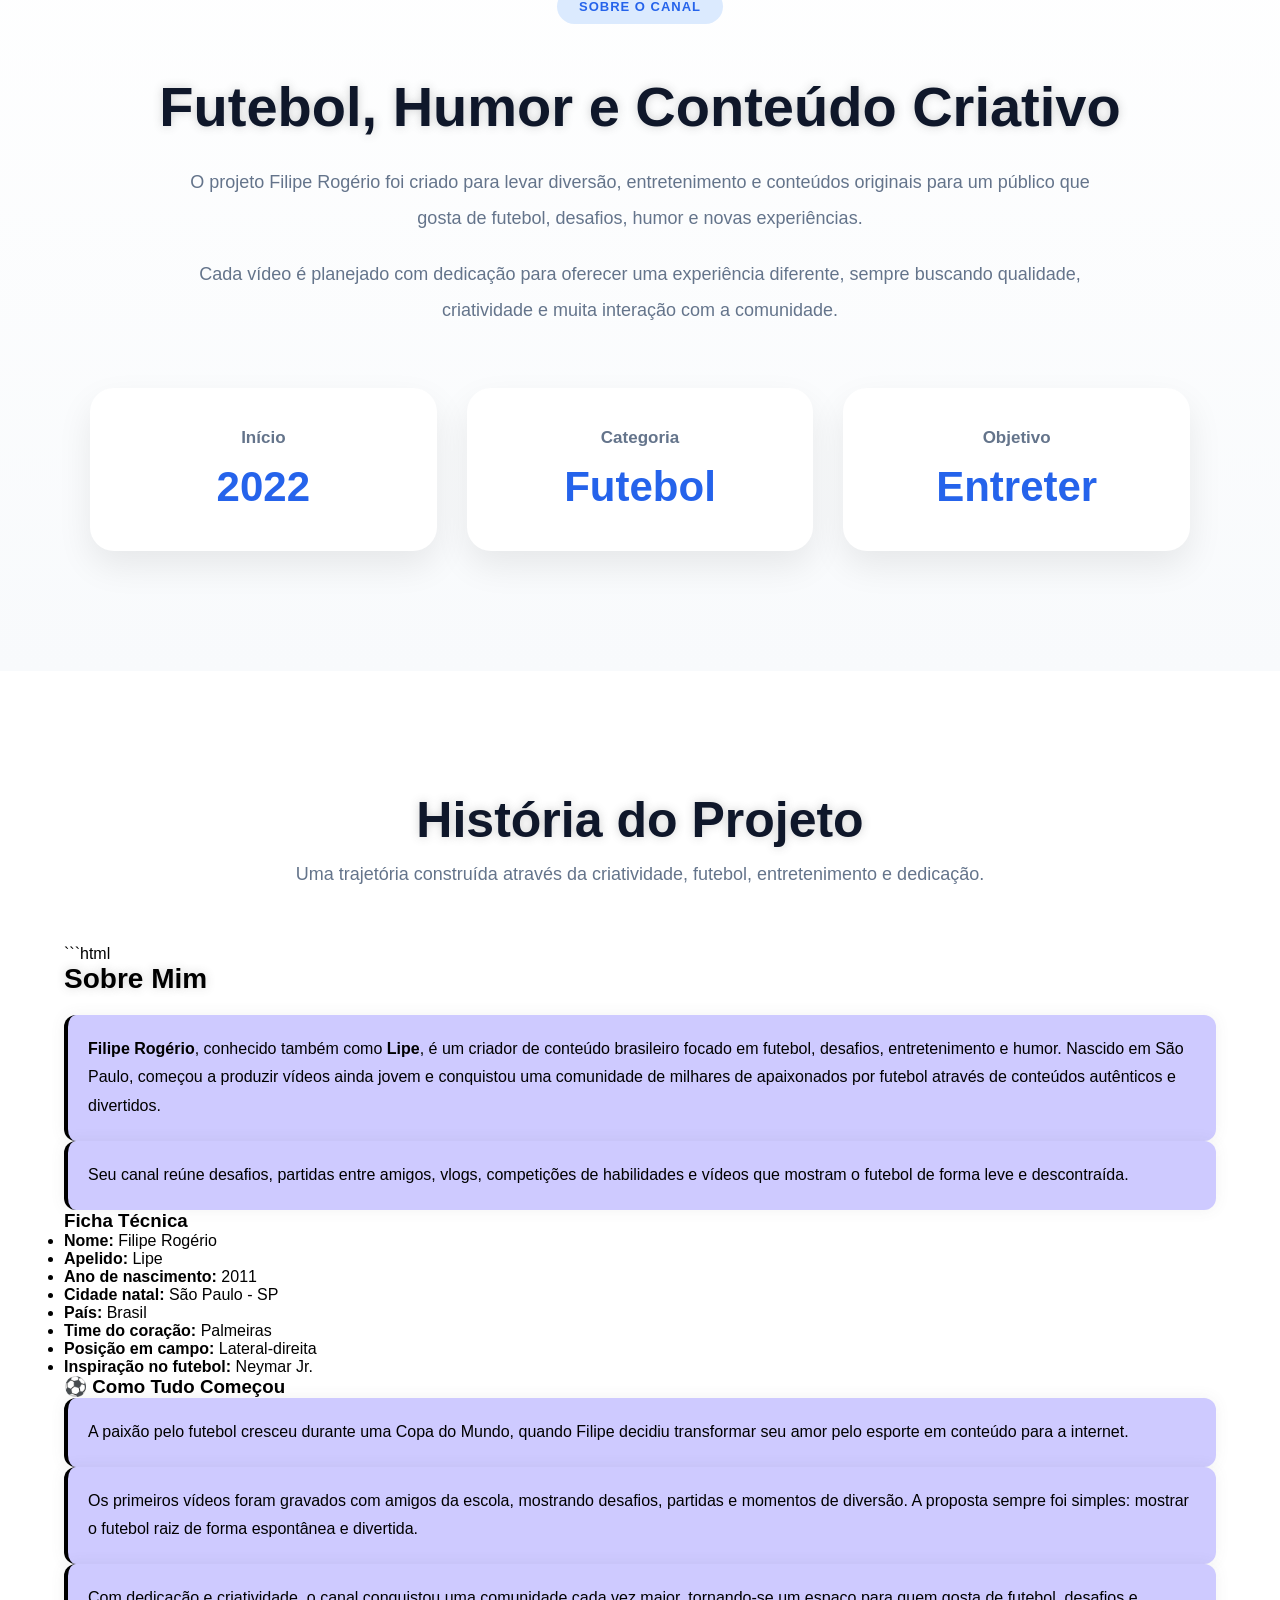
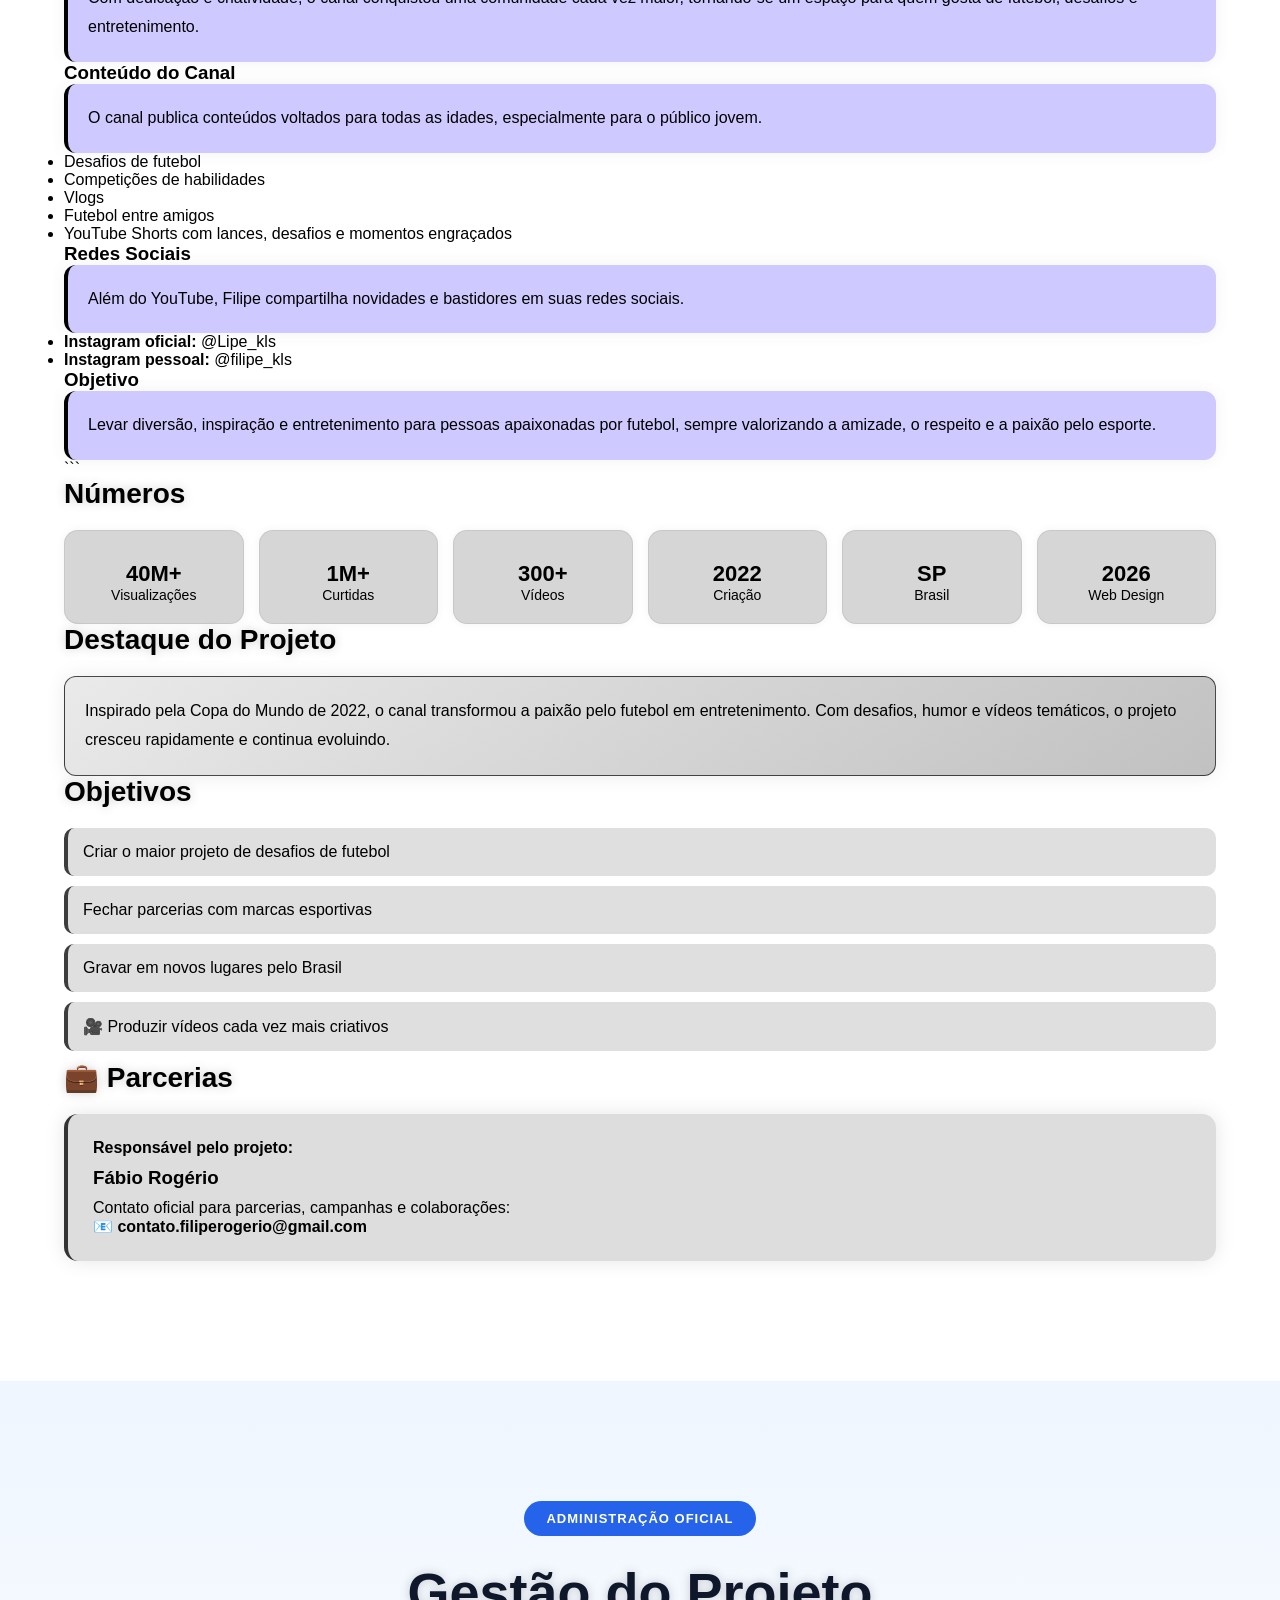
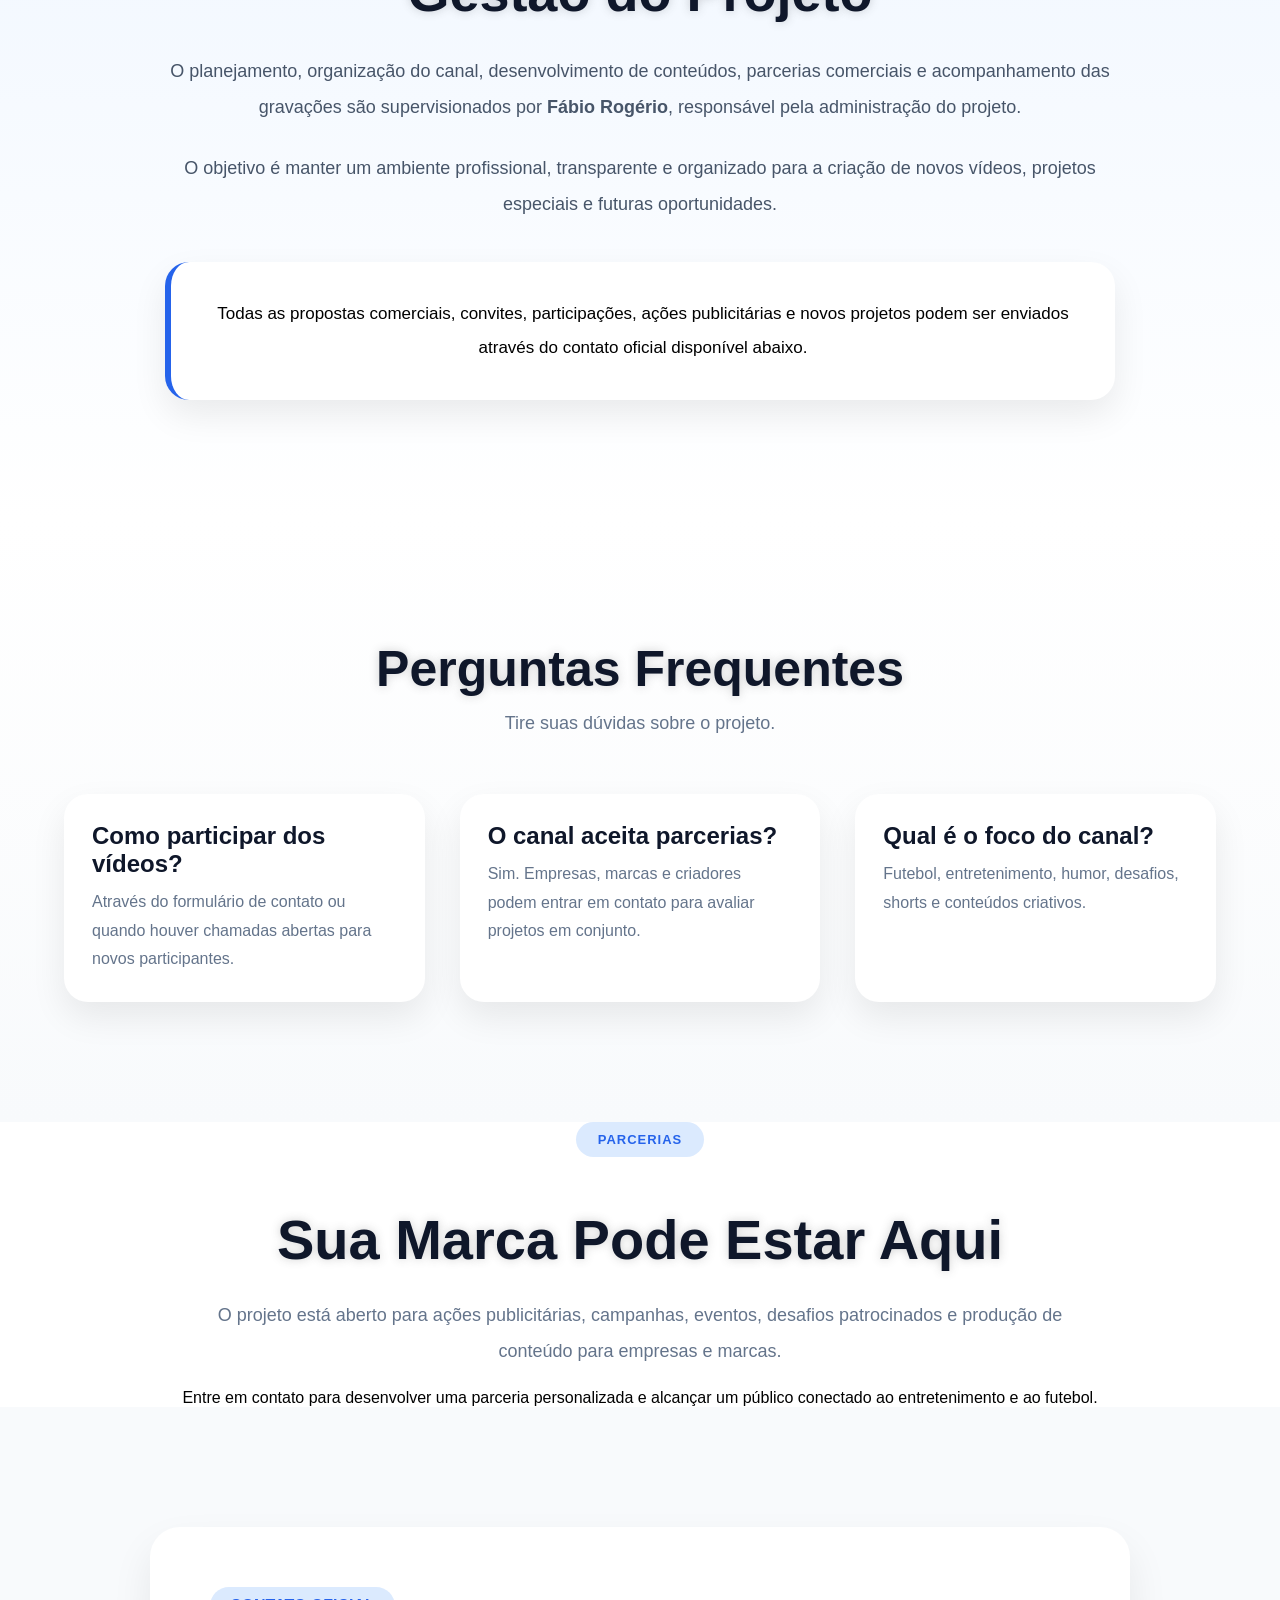
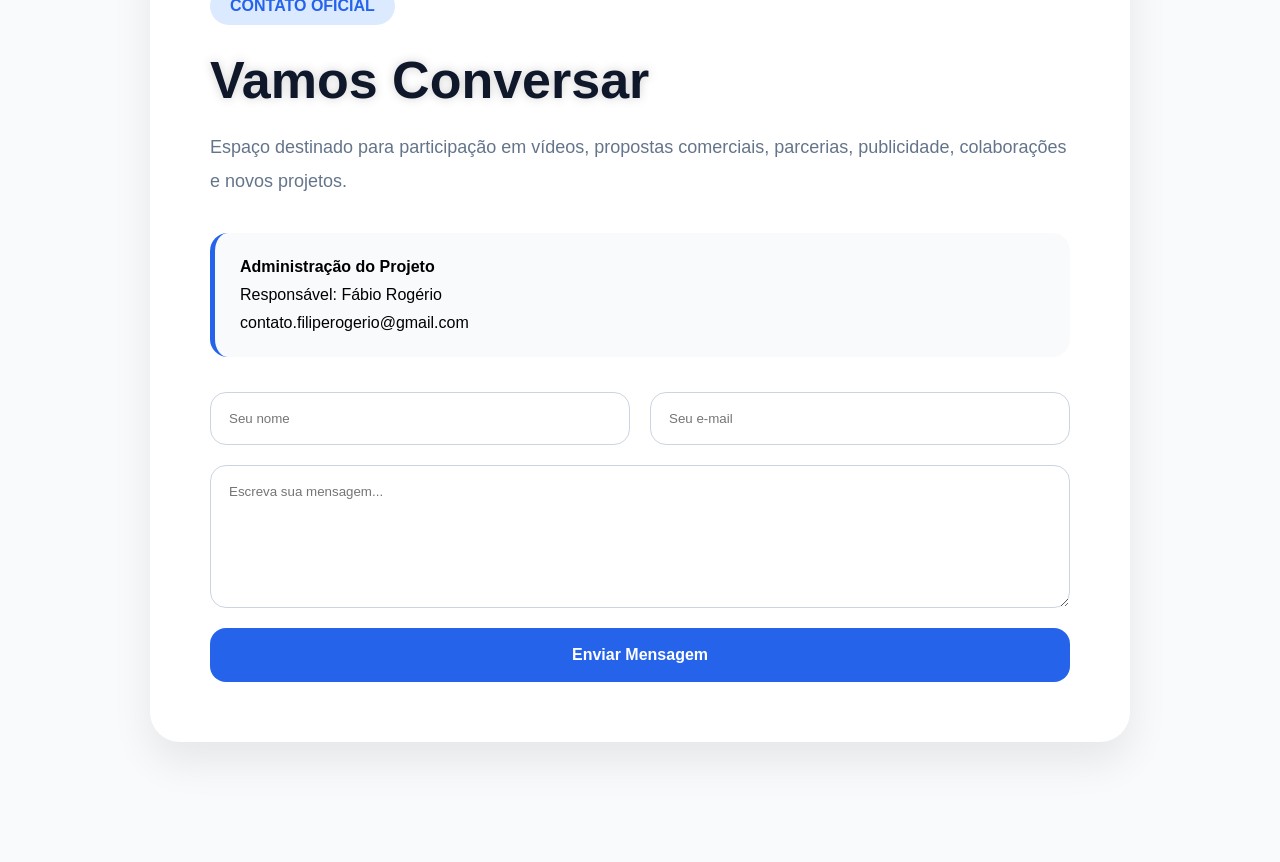
==== commit b9b307fd: "Update index.html" ====
--- a/index.html
+++ b/index.html
@@ -562,55 +562,78 @@
 
 <body>
 
+```html
 <!-- SOBRE -->
 <section class="sobre">
-    <h2> Sobre mim</h2>
+
+    <h2> Sobre Mim</h2>
+
     <p>
-  Filipe Rogério, conhecido também como Lipe, é um criador de conteúdo brasileiro focado em futebol, desafios, entretenimento e humor. Nascido em São Paulo, começou a produzir vídeos ainda jovem e conquistou uma comunidade de milhares de apaixonados por futebol através de conteúdos autênticos e divertidos.
-
-Seu canal reúne desafios, partidas entre amigos, vlogs, competições de habilidades e vídeos que mostram o futebol de forma leve e descontraída.
-
-📌 Ficha Técnica
-Nome: Filipe Rogério
-Apelido: Lipe
-Ano de nascimento: 2011
-Cidade natal: São Paulo – SP
-País: Brasil
-Time do coração: Palmeiras
-Posição em campo: Lateral-direita
-Inspiração no futebol: Neymar Jr.
-🎬 Como Tudo Começou
-
-A paixão pelo futebol cresceu durante uma Copa do Mundo, quando Filipe decidiu transformar seu amor pelo esporte em conteúdo para a internet.
-
-Os primeiros vídeos foram gravados com amigos da escola, mostrando desafios, partidas e momentos de diversão. A proposta sempre foi simples: mostrar o futebol raiz de forma espontânea e divertida.
-
-Com dedicação e criatividade, o canal conquistou uma comunidade cada vez maior, tornando-se um espaço para quem gosta de futebol, desafios e entretenimento.
-
-📈 Conteúdo do Canal
-
-O canal publica conteúdos voltados para todas as idades, especialmente para o público jovem.
-
-Entre os principais formatos estão:
-
-Desafios de futebol;
-Competições de habilidades;
-Vlogs;
-Futebol entre amigos;
-YouTube Shorts com lances, desafios e momentos engraçados.
-📱 Redes Sociais
-
-Além do YouTube, Filipe compartilha novidades e bastidores em suas redes sociais.
-
-Instagram oficial: @Lipe_kls
-
-Instagram pessoal: @filipe_kls
-
-Objetivo
-
-Levar diversão, inspiração e entretenimento para pessoas apaixonadas por futebol, sempre valorizando a amizade, o respeito e a paixão pelo esporte.
+        <strong>Filipe Rogério</strong>, conhecido também como <strong>Lipe</strong>, é um criador de conteúdo brasileiro focado em futebol, desafios, entretenimento e humor. Nascido em São Paulo, começou a produzir vídeos ainda jovem e conquistou uma comunidade de milhares de apaixonados por futebol através de conteúdos autênticos e divertidos.
     </p>
-</section>
+
+    <p>
+        Seu canal reúne desafios, partidas entre amigos, vlogs, competições de habilidades e vídeos que mostram o futebol de forma leve e descontraída.
+    </p>
+
+    <h3> Ficha Técnica</h3>
+
+    <ul>
+        <li><strong>Nome:</strong> Filipe Rogério</li>
+        <li><strong>Apelido:</strong> Lipe</li>
+        <li><strong>Ano de nascimento:</strong> 2011</li>
+        <li><strong>Cidade natal:</strong> São Paulo - SP</li>
+        <li><strong>País:</strong> Brasil</li>
+        <li><strong>Time do coração:</strong> Palmeiras</li>
+        <li><strong>Posição em campo:</strong> Lateral-direita</li>
+        <li><strong>Inspiração no futebol:</strong> Neymar Jr.</li>
+    </ul>
+
+    <h3>⚽ Como Tudo Começou</h3>
+
+    <p>
+        A paixão pelo futebol cresceu durante uma Copa do Mundo, quando Filipe decidiu transformar seu amor pelo esporte em conteúdo para a internet.
+    </p>
+
+    <p>
+        Os primeiros vídeos foram gravados com amigos da escola, mostrando desafios, partidas e momentos de diversão. A proposta sempre foi simples: mostrar o futebol raiz de forma espontânea e divertida.
+    </p>
+
+    <p>
+        Com dedicação e criatividade, o canal conquistou uma comunidade cada vez maior, tornando-se um espaço para quem gosta de futebol, desafios e entretenimento.
+    </p>
+
+    <h3>Conteúdo do Canal</h3>
+
+    <p>O canal publica conteúdos voltados para todas as idades, especialmente para o público jovem.</p>
+
+    <ul>
+        <li>Desafios de futebol</li>
+        <li>Competições de habilidades</li>
+        <li>Vlogs</li>
+        <li>Futebol entre amigos</li>
+        <li>YouTube Shorts com lances, desafios e momentos engraçados</li>
+    </ul>
+
+    <h3>Redes Sociais</h3>
+
+    <p>
+        Além do YouTube, Filipe compartilha novidades e bastidores em suas redes sociais.
+    </p>
+
+    <ul>
+        <li><strong>Instagram oficial:</strong> @Lipe_kls</li>
+        <li><strong>Instagram pessoal:</strong> @filipe_kls</li>
+    </ul>
+
+    <h3> Objetivo</h3>
+
+    <p>
+        Levar diversão, inspiração e entretenimento para pessoas apaixonadas por futebol, sempre valorizando a amizade, o respeito e a paixão pelo esporte.
+    </p>
+
+</section>
+```
 
 <!-- NÚMEROS -->
 <section class="numeros">
